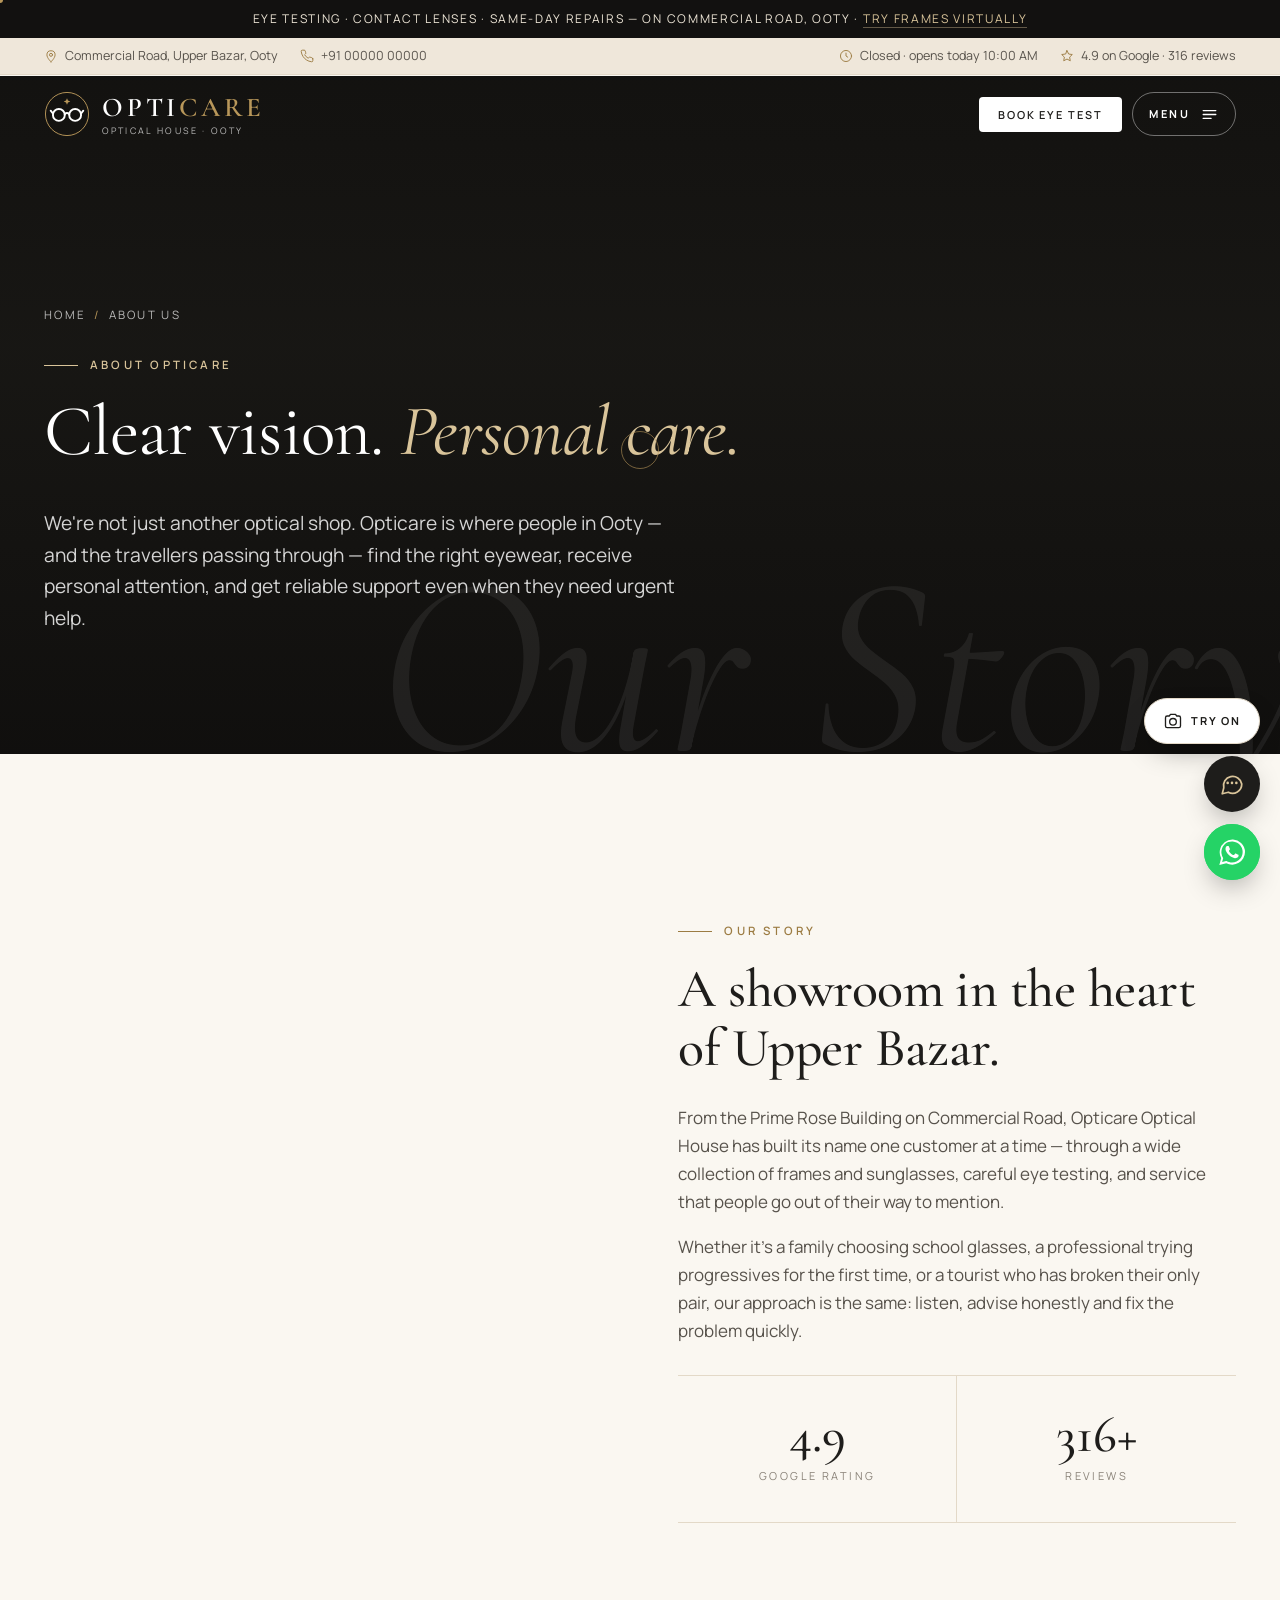
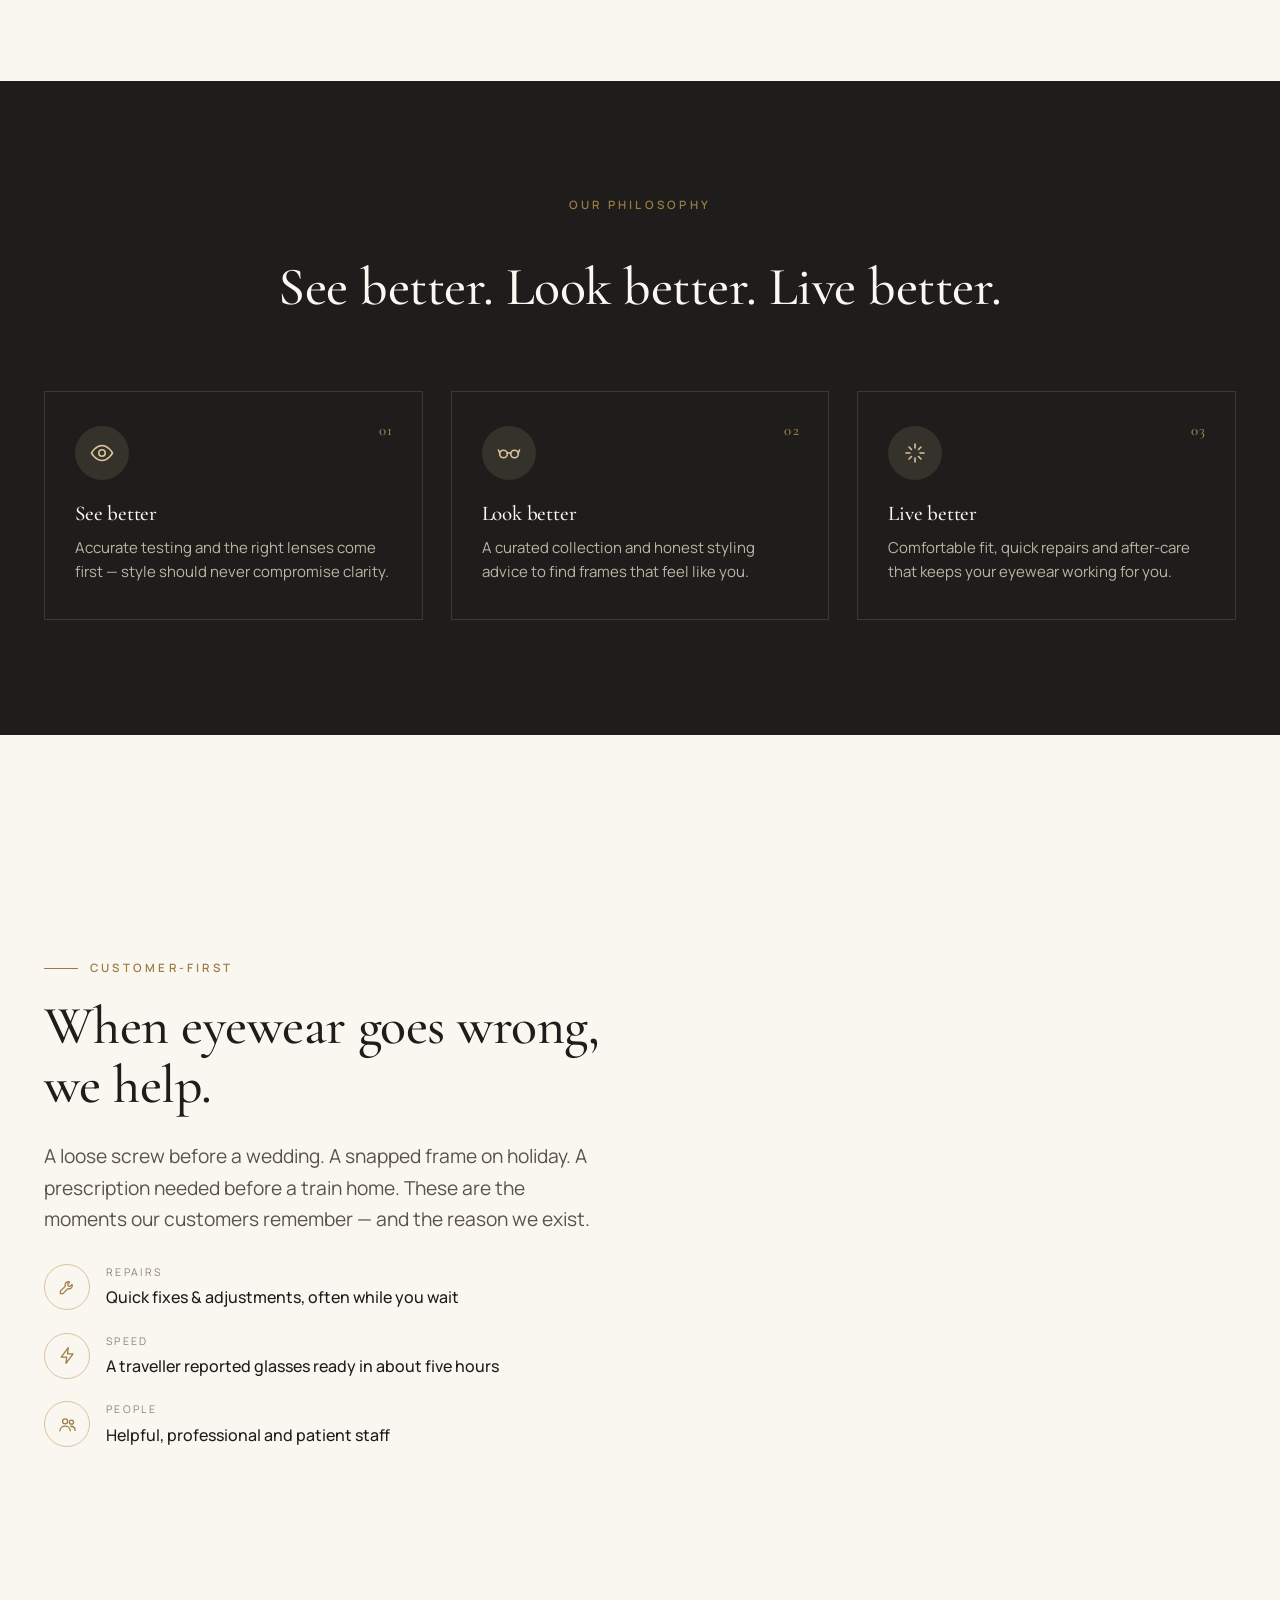
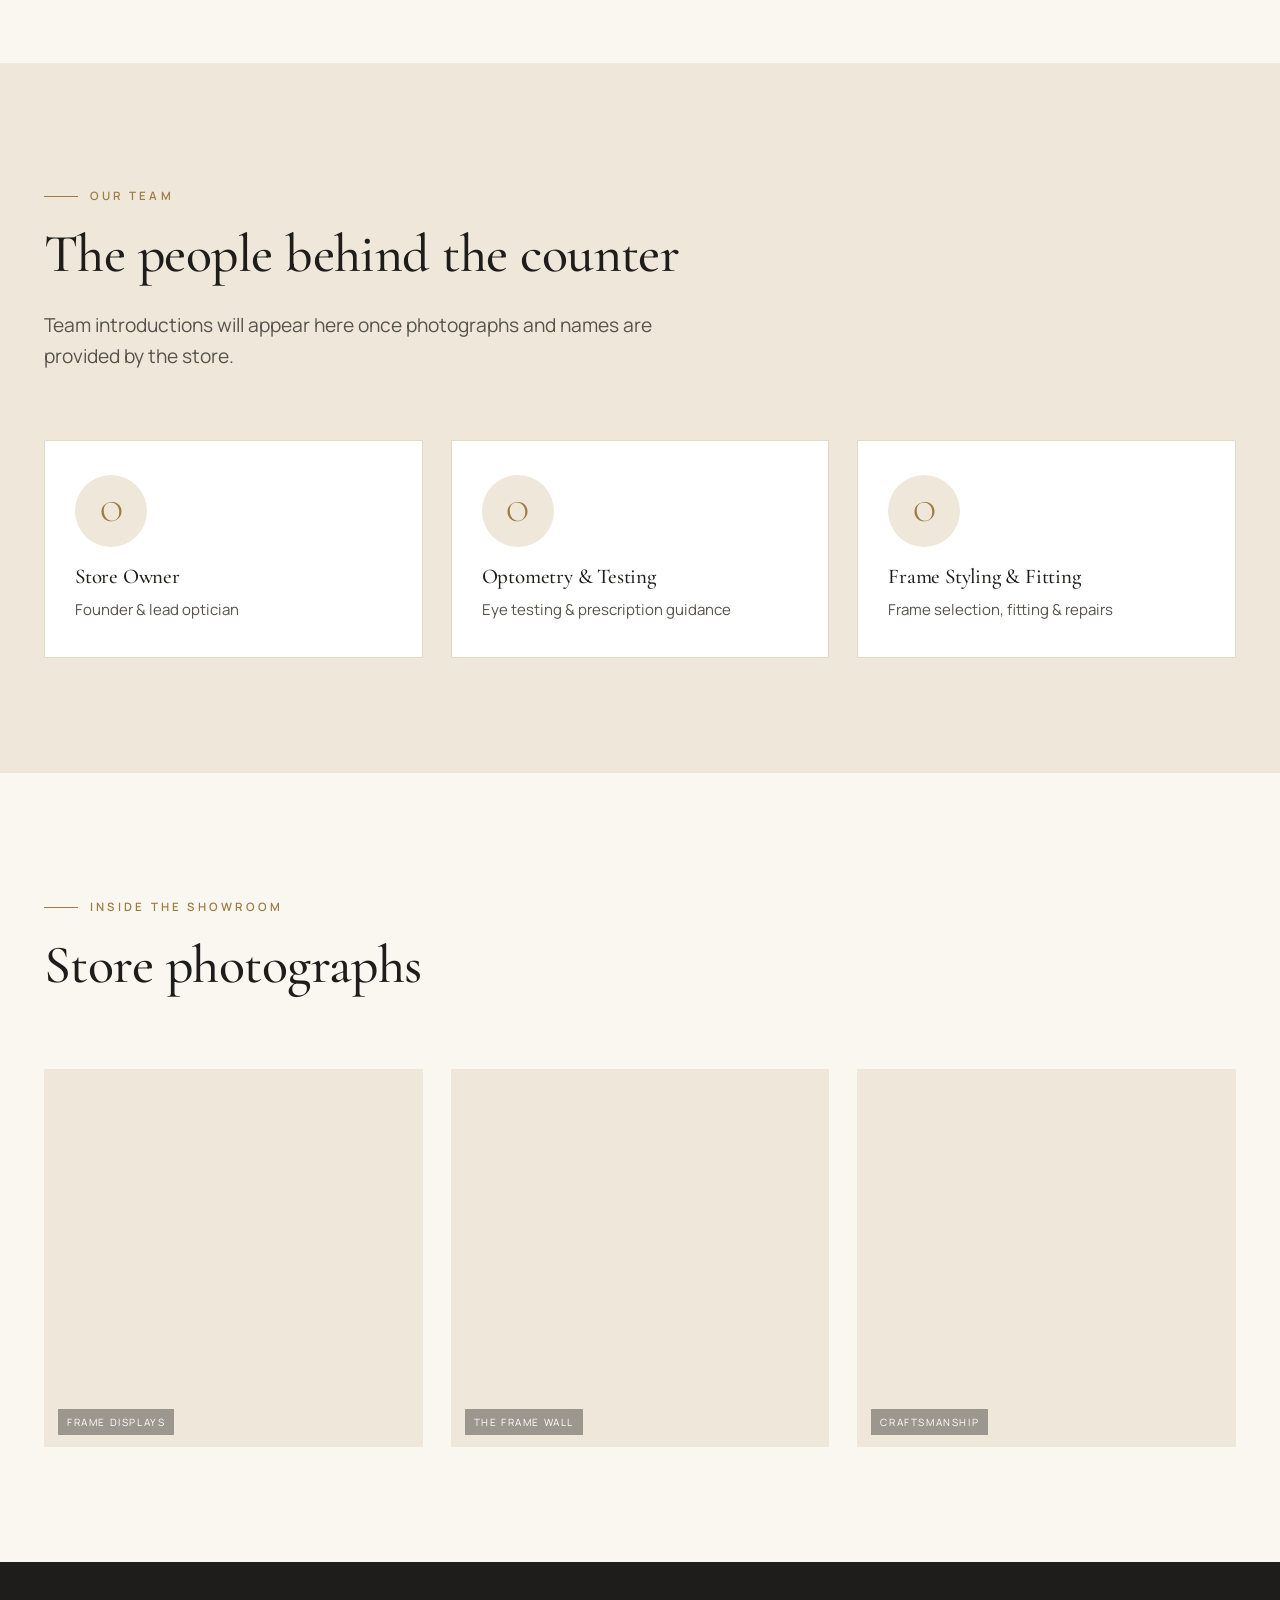
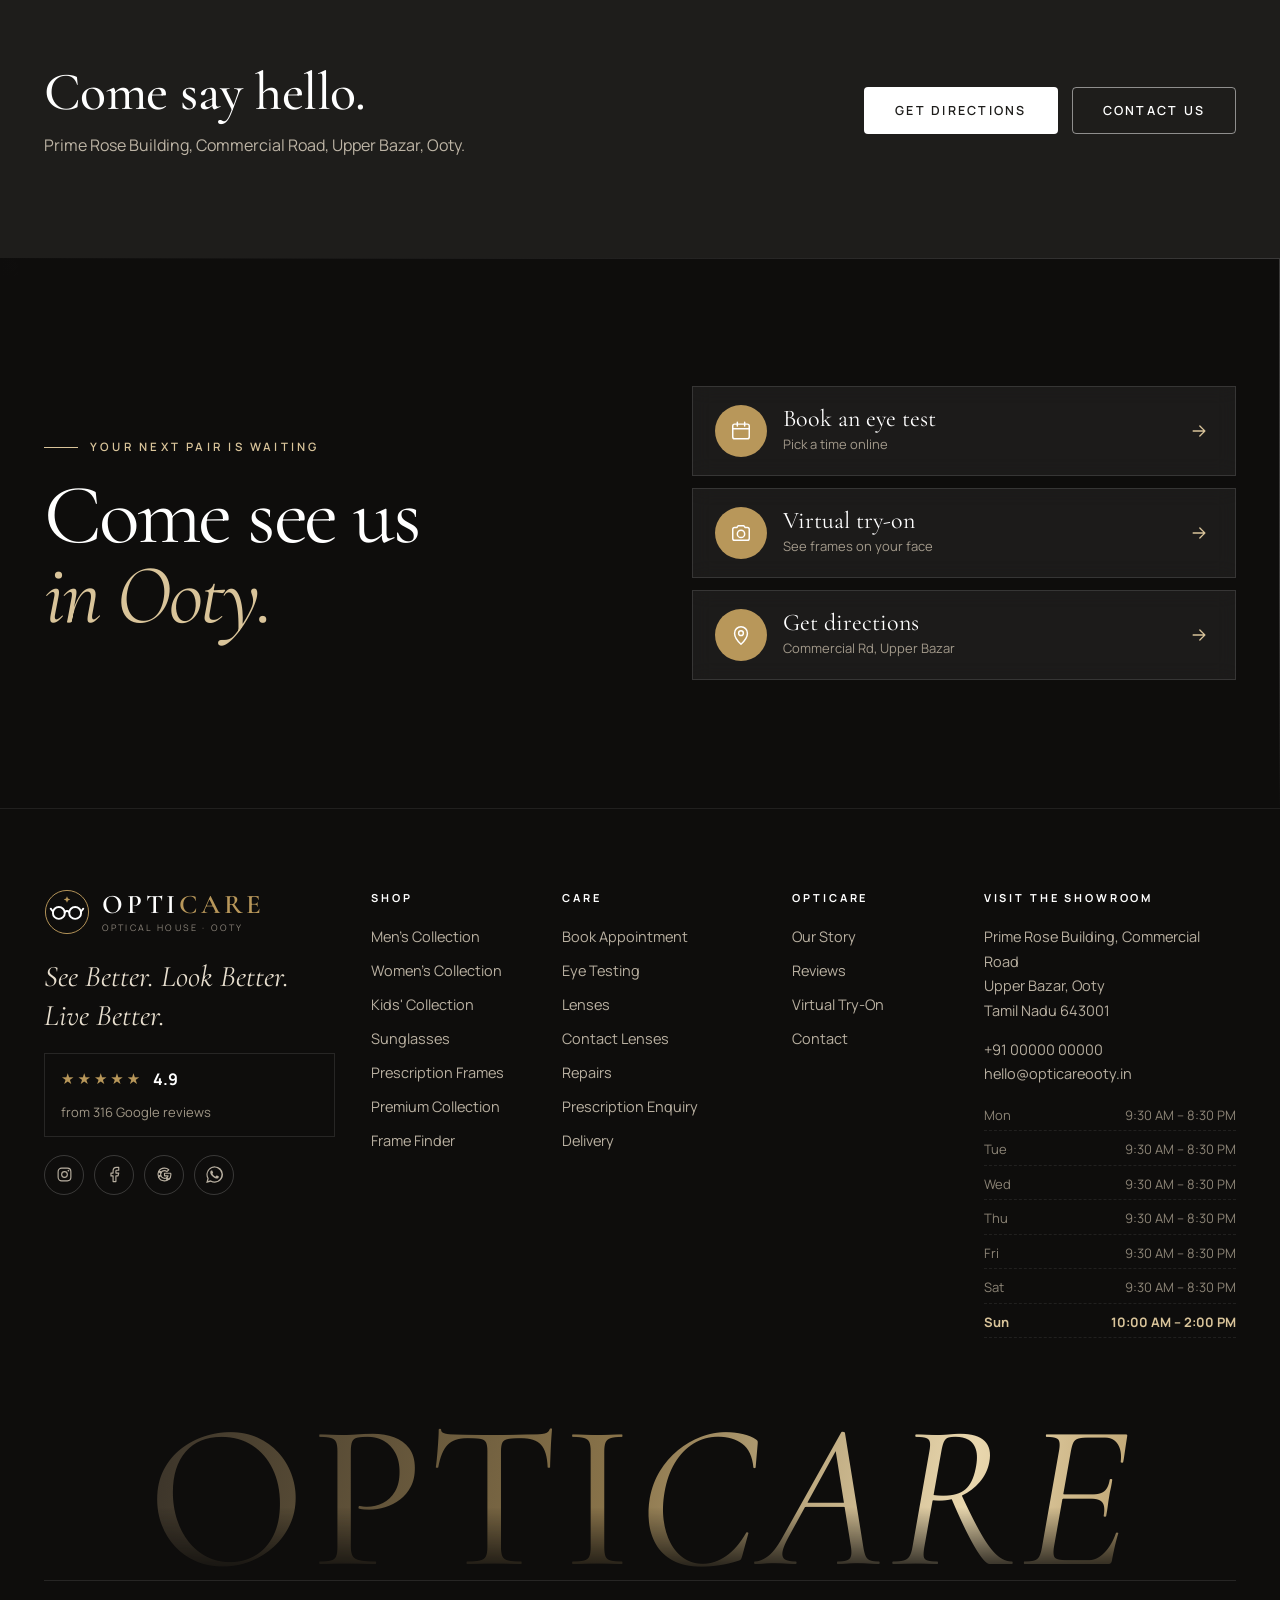
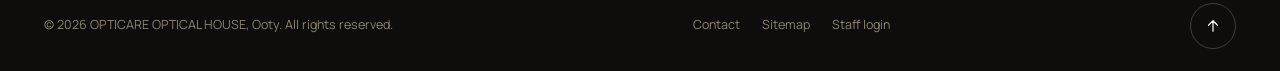
==== about.html @ bfa13536 "Initial commit: Opticare Optical House website Co-Authored-By: Claude Opus 5.5 <noreply@anthropic.co" ====
<!doctype html>
<html lang="en">
<head>
<meta charset="utf-8">
<meta name="viewport" content="width=device-width, initial-scale=1">
<title>About Opticare Optical House – Optical Shop on Commercial Road, Ooty</title>
<meta name="description" content="Opticare Optical House is a customer-first optical store on Commercial Road, Upper Bazar, Ooty — known for a wide frame collection, helpful staff, quick repairs and fast prescription glasses.">
<meta property="og:title" content="About – Opticare Optical House, Ooty">
<meta property="og:image" content="assets/img/og-image.svg">
<meta name="theme-color" content="#FAF7F1">
<link rel="icon" href="assets/img/favicon.svg" type="image/svg+xml">
<link rel="preconnect" href="https://fonts.googleapis.com"><link rel="preconnect" href="https://fonts.gstatic.com" crossorigin>
<link href="https://fonts.googleapis.com/css2?family=Cormorant+Garamond:ital,wght@0,400;0,500;0,600;1,400;1,500&family=Manrope:wght@400;500;600;700&display=swap" rel="stylesheet">
<link rel="stylesheet" href="assets/css/style.css">
<link rel="stylesheet" href="assets/css/luxe.css">
</head>
<body data-page="about">
<div id="chrome-top"></div>
<main id="main">
  <section class="page-hero" data-hero="wall">
    <span class="ghost-word">Our Story</span>
    <div class="container">
      <div class="crumbs"><a href="index.html">Home</a><span>/</span>About Us</div>
      <span class="eyebrow">About Opticare</span>
      <h1>Clear vision. <em class="gold" style="font-style:italic">Personal care.</em></h1>
      <p class="lead">We're not just another optical shop. Opticare is where people in Ooty — and the travellers passing through — find the right eyewear, receive personal attention, and get reliable support even when they need urgent help.</p>
    </div>
  </section>

  <section class="section">
    <div class="container split">
      <div class="art-panel img-reveal" data-art="wall"><span class="ph-note">Store photograph — to be replaced</span></div>
      <div>
        <span class="eyebrow reveal">Our story</span>
        <h2 class="reveal reveal-d1">A showroom in the heart of Upper Bazar.</h2>
        <!-- EDIT: add the store's founding year, founder and history here -->
        <p class="reveal reveal-d2" style="color:var(--ink-2);font-size:17px">From the Prime Rose Building on Commercial Road, Opticare Optical House has built its name one customer at a time — through a wide collection of frames and sunglasses, careful eye testing, and service that people go out of their way to mention.</p>
        <p class="reveal reveal-d3" style="color:var(--ink-2);font-size:17px">Whether it's a family choosing school glasses, a professional trying progressives for the first time, or a tourist who has broken their only pair, our approach is the same: listen, advise honestly and fix the problem quickly.</p>
        <div class="stats reveal" style="grid-template-columns:repeat(2,1fr);margin-top:30px">
          <div class="stat"><strong>4.9</strong><span>Google rating</span></div>
          <div class="stat"><strong>316+</strong><span>Reviews</span></div>
        </div>
      </div>
    </div>
  </section>

  <section class="section bg-dark">
    <div class="container">
      <div class="sec-head center"><span class="eyebrow no-line">Our philosophy</span><h2>See better. Look better. Live better.</h2></div>
      <div class="grid g3">
        <div class="feature reveal"><span class="f-num">01</span><div class="f-icon" data-icon="eye"></div><h4>See better</h4><p>Accurate testing and the right lenses come first — style should never compromise clarity.</p></div>
        <div class="feature reveal reveal-d1"><span class="f-num">02</span><div class="f-icon" data-icon="frame"></div><h4>Look better</h4><p>A curated collection and honest styling advice to find frames that feel like you.</p></div>
        <div class="feature reveal reveal-d2"><span class="f-num">03</span><div class="f-icon" data-icon="spark"></div><h4>Live better</h4><p>Comfortable fit, quick repairs and after-care that keeps your eyewear working for you.</p></div>
      </div>
    </div>
  </section>

  <section class="section">
    <div class="container split">
      <div>
        <span class="eyebrow reveal">Customer-first</span>
        <h2 class="reveal reveal-d1">When eyewear goes wrong, we help.</h2>
        <p class="lead reveal reveal-d2">A loose screw before a wedding. A snapped frame on holiday. A prescription needed before a train home. These are the moments our customers remember — and the reason we exist.</p>
        <ul class="info-list reveal reveal-d3" style="margin-top:28px">
          <li><span class="ii" data-icon="tool"></span><div><small>Repairs</small><b>Quick fixes & adjustments, often while you wait</b></div></li>
          <li><span class="ii" data-icon="bolt"></span><div><small>Speed</small><b>A traveller reported glasses ready in about five hours</b></div></li>
          <li><span class="ii" data-icon="users"></span><div><small>People</small><b>Helpful, professional and patient staff</b></div></li>
        </ul>
      </div>
      <div class="art-panel dark img-reveal" data-art="store"><span class="ph-note">Store photograph — to be replaced</span></div>
    </div>
  </section>

  <section class="section bg-beige">
    <div class="container">
      <div class="sec-head"><div><span class="eyebrow reveal">Our team</span><h2 class="reveal reveal-d1">The people behind the counter</h2><p class="lead reveal reveal-d2">Team introductions will appear here once photographs and names are provided by the store.</p></div></div>
      <div class="grid g3">
        <!-- EDIT: replace with real team members (photo, name, role) -->
        <div class="feature reveal"><div class="avatar" style="width:72px;height:72px;font-size:30px;margin-bottom:18px">O</div><h4>Store Owner</h4><p class="muted">Founder & lead optician</p></div>
        <div class="feature reveal reveal-d1"><div class="avatar" style="width:72px;height:72px;font-size:30px;margin-bottom:18px">O</div><h4>Optometry & Testing</h4><p class="muted">Eye testing & prescription guidance</p></div>
        <div class="feature reveal reveal-d2"><div class="avatar" style="width:72px;height:72px;font-size:30px;margin-bottom:18px">O</div><h4>Frame Styling & Fitting</h4><p class="muted">Frame selection, fitting & repairs</p></div>
      </div>
    </div>
  </section>

  <section class="section">
    <div class="container">
      <div class="sec-head"><div><span class="eyebrow reveal">Inside the showroom</span><h2 class="reveal reveal-d1">Store photographs</h2></div></div>
      <div class="grid g3 keep2">
        <div class="art-panel" style="aspect-ratio:1" data-art="rack"><span class="ph-note">Frame displays</span></div>
        <div class="art-panel dark" style="aspect-ratio:1" data-art="wallGold"><span class="ph-note">The frame wall</span></div>
        <div class="art-panel" style="aspect-ratio:1" data-art="detail2"><span class="ph-note">Craftsmanship</span></div>
      </div>
    </div>
  </section>

  <section class="cta-band"><div class="container"><div><h2>Come say hello.</h2><p>Prime Rose Building, Commercial Road, Upper Bazar, Ooty.</p></div><div class="btn-row"><a class="btn btn-light" data-dir>Get Directions</a><a class="btn btn-ghost-light" href="contact.html">Contact Us</a></div></div></section>
</main>
<div id="chrome-bottom"></div>
<script src="assets/js/data.js"></script>
<script src="assets/js/frames.js"></script>
<script src="assets/js/layout.js"></script>
<script src="assets/js/pages.js"></script>
</body>
</html>
---- assets/css/style.css ----
/* ==========================================================
   OPTICARE OPTICAL HOUSE — premium eyewear showroom theme
   Ivory · Charcoal · Champagne gold · Light beige
   ========================================================== */
:root {
  --ivory: #FAF7F1;
  --ivory-2: #F6F1E8;
  --beige: #EFE7DA;
  --beige-2: #E6DBC9;
  --charcoal: #1E1D1B;
  --ink: #2B2926;
  --ink-2: #57524B;
  --muted: #8A8379;
  --gold: #B8975A;
  --gold-deep: #9C7C43;
  --gold-soft: #D9C49A;
  --line: #E3D9C8;
  --white: #FFFFFF;
  --black: #121110;
  --green: #2F7D5B;
  --red: #B54A3A;
  --amber: #B7862C;
  --wa: #25D366;
  --serif: "Cormorant Garamond", "Playfair Display", Georgia, serif;
  --sans: "Manrope", "Inter", system-ui, -apple-system, "Segoe UI", sans-serif;
  --radius: 4px;
  --radius-lg: 14px;
  --shadow: 0 18px 50px -24px rgba(30, 29, 27, .28);
  --shadow-sm: 0 6px 24px -14px rgba(30, 29, 27, .3);
  --ease: cubic-bezier(.22, .8, .24, 1);
  --container: 1240px;
}

*, *::before, *::after { box-sizing: border-box; }
html { scroll-behavior: smooth; -webkit-text-size-adjust: 100%; }
body {
  margin: 0; background: var(--ivory); color: var(--ink);
  font-family: var(--sans); font-size: 16px; line-height: 1.65;
  -webkit-font-smoothing: antialiased; overflow-x: hidden;
}
img, svg, video, canvas { max-width: 100%; display: block; }
a { color: inherit; text-decoration: none; }
button { font: inherit; cursor: pointer; }
input, select, textarea { font: inherit; color: inherit; }
::selection { background: var(--gold-soft); color: var(--charcoal); }
:focus-visible { outline: 2px solid var(--gold); outline-offset: 3px; }

h1, h2, h3, h4 { font-family: var(--serif); font-weight: 500; color: var(--charcoal); line-height: 1.1; margin: 0 0 .5em; letter-spacing: -.01em; }
h1 { font-size: clamp(42px, 6.4vw, 92px); }
h2 { font-size: clamp(32px, 4.2vw, 56px); }
h3 { font-size: clamp(22px, 2.2vw, 30px); }
h4 { font-size: 21px; }
p { margin: 0 0 1em; }
.serif { font-family: var(--serif); }
.italic { font-style: italic; }
.muted { color: var(--muted); }
.gold { color: var(--gold-deep); }
.center { text-align: center; }
.hidden { display: none !important; }
.sr-only { position: absolute; width: 1px; height: 1px; overflow: hidden; clip: rect(0 0 0 0); white-space: nowrap; }

.container { width: 100%; max-width: var(--container); margin: 0 auto; padding: 0 24px; }
.section { padding: clamp(64px, 9vw, 120px) 0; }
.section-sm { padding: clamp(40px, 6vw, 72px) 0; }
.bg-beige { background: var(--beige); }
.bg-ivory2 { background: var(--ivory-2); }
.bg-dark { background: var(--charcoal); color: #E9E3D8; }
.bg-dark h1, .bg-dark h2, .bg-dark h3, .bg-dark h4 { color: #FBF8F2; }

.eyebrow {
  display: inline-flex; align-items: center; gap: 12px;
  font-size: 11.5px; letter-spacing: .28em; text-transform: uppercase;
  color: var(--gold-deep); font-weight: 600; margin-bottom: 18px;
}
.eyebrow::before { content: ""; width: 34px; height: 1px; background: currentColor; }
.eyebrow.no-line::before { display: none; }
.lead { font-size: clamp(17px, 1.5vw, 20px); color: var(--ink-2); max-width: 640px; }
.sec-head { display: flex; justify-content: space-between; align-items: flex-end; gap: 24px; margin-bottom: 48px; flex-wrap: wrap; }
.sec-head > div { max-width: 680px; }
.sec-head.center { flex-direction: column; align-items: center; text-align: center; }
.sec-head.center .lead { margin: 0 auto; }
.divider { height: 1px; background: var(--line); border: 0; margin: 32px 0; }

/* ---------- Buttons ---------- */
.btn {
  display: inline-flex; align-items: center; justify-content: center; gap: 10px;
  padding: 15px 30px; border-radius: var(--radius); border: 1px solid transparent;
  font-size: 12.5px; font-weight: 600; letter-spacing: .18em; text-transform: uppercase;
  transition: background .35s var(--ease), color .35s var(--ease), border-color .35s var(--ease), transform .35s var(--ease), box-shadow .35s var(--ease);
  white-space: nowrap; line-height: 1.2;
}
.btn svg { width: 17px; height: 17px; flex: none; }
.btn-dark { background: var(--black); color: #fff; }
.btn-dark:hover { background: var(--gold-deep); transform: translateY(-2px); box-shadow: var(--shadow-sm); }
.btn-outline { border-color: var(--charcoal); color: var(--charcoal); background: transparent; }
.btn-outline:hover { background: var(--charcoal); color: #fff; }
.btn-light { background: #fff; color: var(--charcoal); }
.btn-light:hover { background: var(--gold-soft); }
.btn-gold { background: var(--gold); color: #fff; }
.btn-gold:hover { background: var(--gold-deep); transform: translateY(-2px); }
.btn-ghost-light { border-color: rgba(255,255,255,.5); color: #fff; }
.btn-ghost-light:hover { background: #fff; color: var(--charcoal); }
.btn-wa { background: var(--wa); color: #0B3B1E; }
.btn-wa:hover { background: #1EBE5A; transform: translateY(-2px); }
.btn-sm { padding: 10px 18px; font-size: 11px; }
.btn-block { width: 100%; }
.btn[disabled] { opacity: .45; pointer-events: none; }
.link-arrow { display: inline-flex; align-items: center; gap: 10px; font-size: 12px; letter-spacing: .2em; text-transform: uppercase; font-weight: 600; color: var(--charcoal); border-bottom: 1px solid var(--charcoal); padding-bottom: 4px; transition: gap .3s var(--ease), color .3s; }
.link-arrow:hover { gap: 16px; color: var(--gold-deep); border-color: var(--gold-deep); }
.link-arrow svg { width: 15px; height: 15px; }
.btn-row { display: flex; flex-wrap: wrap; gap: 14px; }

/* ---------- Top bar & header ---------- */
.announce { background: var(--black); color: #EDE5D6; text-align: center; font-size: 12px; letter-spacing: .14em; text-transform: uppercase; padding: 9px 16px; }
.announce a { color: var(--gold-soft); border-bottom: 1px solid rgba(217,196,154,.4); }
.topbar { background: var(--beige); font-size: 12.5px; color: var(--ink-2); border-bottom: 1px solid var(--line); }
.topbar .container { display: flex; justify-content: space-between; gap: 18px; padding-top: 8px; padding-bottom: 8px; }
.topbar .tb-group { display: flex; gap: 22px; align-items: center; flex-wrap: wrap; }
.topbar a, .topbar span { display: inline-flex; gap: 7px; align-items: center; }
.topbar svg { width: 14px; height: 14px; color: var(--gold-deep); }
.topbar a:hover { color: var(--charcoal); }

.site-header { position: sticky; top: 0; z-index: 60; background: rgba(250, 247, 241, .92); backdrop-filter: saturate(1.4) blur(14px); -webkit-backdrop-filter: saturate(1.4) blur(14px); border-bottom: 1px solid transparent; transition: border-color .3s, box-shadow .3s; }
.site-header.scrolled { border-color: var(--line); box-shadow: 0 10px 30px -26px rgba(0,0,0,.5); }
.nav { display: flex; align-items: center; justify-content: space-between; gap: 24px; height: 78px; }
.brand { display: flex; align-items: center; gap: 12px; }
.brand-mark { width: 46px; height: 46px; color: var(--charcoal); }
.brand-text { display: flex; flex-direction: column; line-height: 1; }
.brand-name { font-family: var(--serif); font-size: 27px; font-weight: 600; letter-spacing: .14em; color: var(--charcoal); }
.brand-name b { color: var(--gold); font-weight: 600; }
.brand-sub { font-size: 9.5px; letter-spacing: .38em; text-transform: uppercase; color: var(--muted); margin-top: 5px; }
.nav-links { display: flex; align-items: center; gap: 4px; list-style: none; margin: 0; padding: 0; }
.nav-links > li { position: relative; }
.nav-links > li > a, .nav-links > li > button {
  display: inline-flex; align-items: center; gap: 6px; padding: 10px 13px; background: none; border: 0;
  font-size: 12px; letter-spacing: .16em; text-transform: uppercase; font-weight: 600; color: var(--ink);
  position: relative;
}
.nav-links > li > a::after, .nav-links > li > button::after { content: ""; position: absolute; left: 13px; right: 13px; bottom: 4px; height: 1px; background: var(--gold); transform: scaleX(0); transform-origin: left; transition: transform .35s var(--ease); }
.nav-links > li > a:hover::after, .nav-links > li > a.active::after, .nav-links > li > button:hover::after, .nav-links > li.open > button::after { transform: scaleX(1); }
.nav-links svg { width: 12px; height: 12px; }
.mega {
  position: absolute; top: calc(100% + 14px); left: 50%; transform: translate(-50%, 8px);
  width: min(760px, 92vw); background: var(--ivory); border: 1px solid var(--line); box-shadow: var(--shadow);
  padding: 28px; display: grid; grid-template-columns: 1fr 1fr 1.1fr; gap: 24px;
  opacity: 0; visibility: hidden; transition: opacity .3s var(--ease), transform .3s var(--ease), visibility .3s;
}
.nav-links > li.open .mega, .nav-links > li:hover .mega { opacity: 1; visibility: visible; transform: translate(-50%, 0); }
.nav-links > li:hover::before { content: ""; position: absolute; left: 0; right: 0; top: 100%; height: 16px; }
.mega h5 { font-size: 10.5px; letter-spacing: .26em; text-transform: uppercase; color: var(--gold-deep); margin: 0 0 10px; font-family: var(--sans); font-weight: 700; }
.mega a { display: block; padding: 6px 0; font-size: 14.5px; color: var(--ink-2); transition: color .2s, padding .3s var(--ease); }
.mega a:hover { color: var(--charcoal); padding-left: 6px; }
.mega-feature { background: var(--charcoal); color: #EDE5D6; padding: 22px; display: flex; flex-direction: column; justify-content: space-between; }
.mega-feature h4 { color: #fff; font-size: 24px; }
.mega-feature p { font-size: 13.5px; color: #C9C0B1; }
.mega-feature a { color: var(--gold-soft); font-size: 12px; letter-spacing: .2em; text-transform: uppercase; font-weight: 600; }
.nav-cta { display: flex; align-items: center; gap: 10px; }
.icon-btn { width: 44px; height: 44px; display: inline-grid; place-items: center; border: 1px solid var(--line); background: transparent; border-radius: 50%; color: var(--charcoal); transition: background .3s, border-color .3s; }
.icon-btn:hover { background: var(--beige); border-color: var(--gold-soft); }
.icon-btn svg { width: 19px; height: 19px; }
.menu-btn { display: none; }
.menu-label { font-size: 11px; letter-spacing: .22em; font-weight: 700; }

/* Mobile drawer */
.drawer-bg { position: fixed; inset: 0; background: rgba(18,17,16,.45); z-index: 90; opacity: 0; visibility: hidden; transition: .35s; }
.drawer { position: fixed; top: 0; right: 0; bottom: 0; width: min(420px, 100%); background: var(--ivory); z-index: 91; transform: translateX(100%); transition: transform .45s var(--ease); display: flex; flex-direction: column; overflow-y: auto; }
body.drawer-open .drawer { transform: none; }
body.drawer-open .drawer-bg { opacity: 1; visibility: visible; }
body.drawer-open { overflow: hidden; }
.drawer-head { display: flex; align-items: center; justify-content: space-between; padding: 18px 22px; border-bottom: 1px solid var(--line); }
.drawer nav { padding: 12px 22px 24px; }
.drawer nav a { display: flex; justify-content: space-between; align-items: center; padding: 15px 0; border-bottom: 1px solid var(--line); font-family: var(--serif); font-size: 25px; color: var(--charcoal); }
.drawer nav a small { font-family: var(--sans); font-size: 11px; color: var(--muted); letter-spacing: .2em; }
.drawer nav .sub { padding-left: 14px; }
.drawer nav .sub a { font-size: 18px; padding: 10px 0; color: var(--ink-2); }
.drawer-foot { margin-top: auto; padding: 22px; background: var(--beige); display: grid; gap: 10px; }

/* ---------- Hero ---------- */
.hero { position: relative; min-height: min(92vh, 860px); display: flex; align-items: center; overflow: hidden; background: radial-gradient(120% 90% at 78% 30%, #F4ECDD 0%, var(--ivory) 52%, #F2EBDF 100%); }
.hero-layers { position: absolute; inset: 0; pointer-events: none; }
.hero-layers .hills { position: absolute; left: -5%; right: -5%; bottom: -2px; width: 110%; }
.hero-sun { position: absolute; right: 14%; top: 14%; width: 420px; height: 420px; border-radius: 50%; background: radial-gradient(circle, rgba(217,196,154,.55), rgba(217,196,154,0) 68%); filter: blur(4px); }
.hero .container { position: relative; z-index: 2; display: grid; grid-template-columns: 1.05fr 1fr; gap: 40px; align-items: center; padding-top: 60px; padding-bottom: 120px; }
.hero h1 { margin-bottom: 26px; }
.hero h1 em { font-style: italic; color: var(--gold-deep); }
.hero .lead { margin-bottom: 36px; }
.hero-meta { display: flex; gap: 28px; margin-top: 46px; flex-wrap: wrap; }
.hero-meta div { border-left: 1px solid var(--gold-soft); padding-left: 14px; }
.hero-meta strong { display: block; font-family: var(--serif); font-size: 30px; font-weight: 500; color: var(--charcoal); line-height: 1; }
.hero-meta span { font-size: 11px; letter-spacing: .2em; text-transform: uppercase; color: var(--muted); }
.hero-visual { position: relative; aspect-ratio: 1 / 1; max-width: 560px; justify-self: end; width: 100%; }
.hero-frame-card { position: absolute; inset: 6% 0 6% 6%; background: linear-gradient(160deg, #fff 0%, #F3EBDD 100%); border: 1px solid var(--line); box-shadow: var(--shadow); display: grid; place-items: center; overflow: hidden; }
.hero-frame-card::before { content: ""; position: absolute; inset: 18px; border: 1px solid rgba(184,151,90,.35); }
.hero-frame-card .glasses { width: 82%; filter: drop-shadow(0 30px 24px rgba(30,29,27,.22)); animation: floaty 7s ease-in-out infinite; }
.hero-frame-card .caption { position: absolute; bottom: 34px; left: 0; right: 0; text-align: center; font-size: 11px; letter-spacing: .3em; text-transform: uppercase; color: var(--muted); }
.hero-frame-card .caption b { display: block; font-family: var(--serif); font-size: 26px; letter-spacing: .02em; text-transform: none; color: var(--charcoal); font-weight: 500; margin-bottom: 4px; }
.hero-badge { position: absolute; left: -6%; bottom: -2%; background: var(--charcoal); color: #fff; padding: 18px 22px; box-shadow: var(--shadow); display: flex; gap: 14px; align-items: center; z-index: 3; }
.hero-badge strong { font-family: var(--serif); font-size: 38px; font-weight: 500; line-height: 1; color: var(--gold-soft); }
.hero-badge span { font-size: 11px; letter-spacing: .14em; text-transform: uppercase; line-height: 1.5; color: #CFC6B6; }
.hero-tag { position: absolute; right: -2%; top: 8%; background: #fff; border: 1px solid var(--line); padding: 12px 18px; font-size: 11.5px; letter-spacing: .16em; text-transform: uppercase; display: flex; gap: 10px; align-items: center; box-shadow: var(--shadow-sm); z-index: 3; }
.hero-tag i { width: 8px; height: 8px; border-radius: 50%; background: var(--green); box-shadow: 0 0 0 4px rgba(47,125,91,.15); }
.scroll-cue { position: absolute; left: 50%; bottom: 26px; transform: translateX(-50%); z-index: 3; font-size: 10px; letter-spacing: .3em; text-transform: uppercase; color: var(--muted); display: flex; flex-direction: column; align-items: center; gap: 8px; }
.scroll-cue::after { content: ""; width: 1px; height: 38px; background: linear-gradient(var(--gold), transparent); animation: cue 2.2s ease-in-out infinite; }
@keyframes cue { 0% { transform: scaleY(0); transform-origin: top; } 50% { transform: scaleY(1); transform-origin: top; } 51% { transform-origin: bottom; } 100% { transform: scaleY(0); transform-origin: bottom; } }
@keyframes floaty { 0%, 100% { transform: translateY(0) rotate(-1.5deg); } 50% { transform: translateY(-14px) rotate(1deg); } }

/* Marquee strip */
.strip { background: var(--charcoal); color: #E8DFCF; overflow: hidden; padding: 18px 0; }
.strip-track { display: flex; gap: 56px; width: max-content; animation: marquee 38s linear infinite; }
.strip span { font-family: var(--serif); font-size: 22px; font-style: italic; display: inline-flex; align-items: center; gap: 56px; white-space: nowrap; }
.strip span::after { content: "✦"; font-style: normal; font-size: 13px; color: var(--gold); }
@keyframes marquee { to { transform: translateX(-50%); } }

/* Page hero (inner pages) */
.page-hero { position: relative; padding: clamp(70px, 10vw, 130px) 0 clamp(50px, 7vw, 90px); background: linear-gradient(180deg, var(--beige) 0%, var(--ivory) 100%); overflow: hidden; }
.page-hero .container { position: relative; z-index: 2; }
.page-hero h1 { font-size: clamp(40px, 5.6vw, 78px); max-width: 900px; }
.page-hero .ghost-word { position: absolute; right: -2%; bottom: -6%; font-family: var(--serif); font-size: clamp(120px, 20vw, 300px); color: rgba(184,151,90,.09); font-style: italic; line-height: 1; pointer-events: none; white-space: nowrap; }
.crumbs { font-size: 11.5px; letter-spacing: .2em; text-transform: uppercase; color: var(--muted); margin-bottom: 22px; }
.crumbs a:hover { color: var(--charcoal); }
.crumbs span { margin: 0 8px; color: var(--gold); }

/* ---------- Grids & cards ---------- */
.grid { display: grid; gap: 28px; }
.g2 { grid-template-columns: repeat(2, 1fr); }
.g3 { grid-template-columns: repeat(3, 1fr); }
.g4 { grid-template-columns: repeat(4, 1fr); }
.split { display: grid; grid-template-columns: 1fr 1fr; gap: clamp(36px, 6vw, 90px); align-items: center; }
.split.wide-left { grid-template-columns: 1.2fr 1fr; }

.cat-card { position: relative; display: block; aspect-ratio: 3 / 4; overflow: hidden; background: var(--beige); isolation: isolate; }
.cat-card .cat-art { position: absolute; inset: 0; display: grid; place-items: center; transition: transform 1s var(--ease); }
.cat-card .cat-art svg { width: 78%; filter: drop-shadow(0 20px 18px rgba(30,29,27,.2)); }
.cat-card:hover .cat-art { transform: scale(1.07); }
.cat-card::after { content: ""; position: absolute; inset: 0; background: linear-gradient(180deg, transparent 45%, rgba(18,17,16,.62) 100%); z-index: 1; }
.cat-card .cat-info { position: absolute; left: 24px; right: 24px; bottom: 22px; z-index: 2; color: #fff; display: flex; justify-content: space-between; align-items: flex-end; }
.cat-card h3 { color: #fff; margin: 0; font-size: 28px; }
.cat-card small { display: block; font-size: 10.5px; letter-spacing: .26em; text-transform: uppercase; color: var(--gold-soft); margin-bottom: 6px; }
.cat-card .cat-go { width: 42px; height: 42px; border: 1px solid rgba(255,255,255,.55); border-radius: 50%; display: grid; place-items: center; transition: background .3s, color .3s; }
.cat-card .cat-go svg { width: 16px; height: 16px; }
.cat-card:hover .cat-go { background: #fff; color: var(--charcoal); }

.product-card { position: relative; background: #fff; border: 1px solid var(--line); display: flex; flex-direction: column; transition: box-shadow .4s var(--ease), transform .4s var(--ease), border-color .4s; }
.product-card:hover { box-shadow: var(--shadow); transform: translateY(-4px); border-color: var(--gold-soft); }
.product-card .p-media { position: relative; aspect-ratio: 4 / 3; background: linear-gradient(160deg, #FFFFFF 0%, var(--ivory-2) 100%); display: grid; place-items: center; overflow: hidden; }
.product-card .p-media svg, .product-card .p-media img { width: 80%; transition: transform .8s var(--ease); }
.product-card .p-media img { height: 80%; object-fit: contain; }
.product-card:hover .p-media svg, .product-card:hover .p-media img { transform: scale(1.06) rotate(-1deg); }
.p-badge { position: absolute; top: 14px; left: 14px; background: var(--charcoal); color: #fff; font-size: 10px; letter-spacing: .18em; text-transform: uppercase; padding: 5px 10px; z-index: 2; }
.p-badge.gold { background: var(--gold); }
.p-body { padding: 18px 20px 20px; display: flex; flex-direction: column; flex: 1; }
.p-cat { font-size: 10.5px; letter-spacing: .22em; text-transform: uppercase; color: var(--muted); }
.p-name { font-family: var(--serif); font-size: 24px; color: var(--charcoal); margin: 4px 0 6px; line-height: 1.15; }
.p-meta { font-size: 13px; color: var(--ink-2); display: flex; gap: 8px; align-items: center; flex-wrap: wrap; }
.swatch { width: 13px; height: 13px; border-radius: 50%; border: 1px solid rgba(0,0,0,.15); display: inline-block; }
.p-foot { display: flex; justify-content: space-between; align-items: center; gap: 10px; margin-top: auto; padding-top: 16px; }
.p-price { font-weight: 700; font-size: 15px; color: var(--charcoal); }
.p-price small { font-weight: 500; color: var(--muted); font-size: 11px; display: block; letter-spacing: .08em; }
.p-actions { display: flex; gap: 8px; }
.p-actions a, .p-actions button { width: 38px; height: 38px; border-radius: 50%; display: grid; place-items: center; border: 1px solid var(--line); background: #fff; color: var(--charcoal); transition: .3s; }
.p-actions a:hover, .p-actions button:hover { background: var(--charcoal); color: #fff; border-color: var(--charcoal); }
.p-actions .wa:hover { background: var(--wa); border-color: var(--wa); color: #0B3B1E; }
.p-actions svg { width: 17px; height: 17px; }
.p-link { position: absolute; inset: 0; z-index: 1; }
.p-actions { position: relative; z-index: 2; }

.feature { padding: 34px 30px; border: 1px solid var(--line); background: #fff; transition: border-color .3s, transform .4s var(--ease), box-shadow .4s; position: relative; }
.feature:hover { border-color: var(--gold-soft); transform: translateY(-4px); box-shadow: var(--shadow-sm); }
.feature .f-icon { width: 54px; height: 54px; border-radius: 50%; background: var(--beige); color: var(--gold-deep); display: grid; place-items: center; margin-bottom: 22px; }
.feature .f-icon svg { width: 24px; height: 24px; }
.feature h4 { margin-bottom: 10px; }
.feature p { color: var(--ink-2); font-size: 15px; margin: 0; }
.feature .f-num { position: absolute; top: 26px; right: 28px; font-family: var(--serif); font-size: 15px; color: var(--gold); letter-spacing: .1em; }
.bg-dark .feature { background: transparent; border-color: rgba(255,255,255,.12); }
.bg-dark .feature p { color: #BDB4A5; }
.bg-dark .feature .f-icon { background: rgba(217,196,154,.12); color: var(--gold-soft); }

.art-panel { position: relative; aspect-ratio: 4 / 5; background: linear-gradient(165deg, #F7F1E6, #E8DCC6); overflow: hidden; display: grid; place-items: center; }
.art-panel.dark { background: linear-gradient(165deg, #2A2825, #151412); }
.art-panel .ph-note { position: absolute; left: 18px; bottom: 16px; font-size: 10.5px; letter-spacing: .18em; text-transform: uppercase; color: var(--muted); background: rgba(255,255,255,.7); padding: 6px 10px; }
.art-panel.dark .ph-note { background: rgba(0,0,0,.35); color: #BDB4A5; }

/* Stats */
.stats { display: grid; grid-template-columns: repeat(4, 1fr); border-top: 1px solid var(--line); border-bottom: 1px solid var(--line); }
.stat { padding: 34px 20px; text-align: center; border-right: 1px solid var(--line); }
.stat:last-child { border-right: 0; }
.stat strong { display: block; font-family: var(--serif); font-size: clamp(38px, 4vw, 58px); font-weight: 500; color: var(--charcoal); line-height: 1; }
.stat span { font-size: 11px; letter-spacing: .22em; text-transform: uppercase; color: var(--muted); }
.bg-dark .stats, .bg-dark .stat { border-color: rgba(255,255,255,.12); }
.bg-dark .stat strong { color: var(--gold-soft); }

/* Reviews */
.review-card { background: #fff; border: 1px solid var(--line); padding: 34px 30px; display: flex; flex-direction: column; gap: 16px; height: 100%; }
.review-card .quote { font-family: var(--serif); font-size: 23px; line-height: 1.35; color: var(--charcoal); }
.review-card .quote::before { content: "“"; display: block; font-size: 64px; line-height: .6; color: var(--gold); margin-bottom: 8px; }
.review-card .who { margin-top: auto; display: flex; align-items: center; gap: 12px; font-size: 13px; color: var(--muted); }
.review-card .who b { color: var(--charcoal); display: block; font-size: 14px; }
.avatar { width: 42px; height: 42px; border-radius: 50%; background: var(--beige); color: var(--gold-deep); display: grid; place-items: center; font-family: var(--serif); font-size: 20px; flex: none; }
.stars { color: var(--gold); letter-spacing: 3px; font-size: 15px; }
.rating-big { display: flex; align-items: center; gap: 22px; }
.rating-big strong { font-family: var(--serif); font-size: clamp(70px, 9vw, 120px); font-weight: 500; line-height: .9; color: var(--charcoal); }
.theme-pill { display: inline-flex; align-items: center; gap: 8px; padding: 9px 16px; border: 1px solid var(--line); background: #fff; border-radius: 40px; font-size: 13.5px; color: var(--ink-2); }
.theme-pill svg { width: 15px; height: 15px; color: var(--gold-deep); }

/* Process steps */
.steps { counter-reset: step; display: grid; grid-template-columns: repeat(4, 1fr); gap: 0; border-top: 1px solid var(--line); }
.step { padding: 30px 26px 10px 0; position: relative; }
.step::before { counter-increment: step; content: "0" counter(step); font-family: var(--serif); font-size: 46px; color: var(--gold); display: block; line-height: 1; margin-bottom: 14px; }
.step::after { content: ""; position: absolute; top: -4px; left: 0; width: 7px; height: 7px; border-radius: 50%; background: var(--gold); }
.step h4 { font-size: 22px; }
.step p { color: var(--ink-2); font-size: 14.5px; }

/* Lens cards */
.lens-card { background: #fff; border: 1px solid var(--line); padding: 30px; display: flex; flex-direction: column; gap: 10px; transition: .4s var(--ease); }
.lens-card:hover { border-color: var(--gold-soft); box-shadow: var(--shadow-sm); }
.lens-card .lens-vis { height: 120px; display: grid; place-items: center; margin-bottom: 8px; }
.lens-card ul { margin: 4px 0 0; padding: 0; list-style: none; display: grid; gap: 6px; }
.lens-card li { font-size: 14px; color: var(--ink-2); padding-left: 20px; position: relative; }
.lens-card li::before { content: ""; position: absolute; left: 0; top: 10px; width: 10px; height: 1px; background: var(--gold); }
.tag { display: inline-block; font-size: 10.5px; letter-spacing: .18em; text-transform: uppercase; padding: 5px 10px; background: var(--beige); color: var(--gold-deep); font-weight: 600; }

/* Forms */
.form-card { background: #fff; border: 1px solid var(--line); padding: clamp(24px, 4vw, 44px); }
.form-grid { display: grid; grid-template-columns: 1fr 1fr; gap: 18px; }
.form-grid .full { grid-column: 1 / -1; }
.field { display: flex; flex-direction: column; gap: 7px; }
.field > span { font-size: 11px; letter-spacing: .2em; text-transform: uppercase; font-weight: 600; color: var(--ink-2); }
.field input, .field select, .field textarea {
  width: 100%; padding: 14px 15px; border: 1px solid var(--line); background: var(--ivory); border-radius: var(--radius);
  font-size: 15px; transition: border-color .25s, background .25s, box-shadow .25s;
}
.field textarea { min-height: 110px; resize: vertical; }
.field input:focus, .field select:focus, .field textarea:focus { outline: none; border-color: var(--gold); background: #fff; box-shadow: 0 0 0 3px rgba(184,151,90,.15); }
.field .hint { font-size: 12.5px; color: var(--muted); }
.check { display: flex; gap: 10px; align-items: flex-start; font-size: 13.5px; color: var(--ink-2); }
.check input { margin-top: 4px; accent-color: var(--gold-deep); width: 16px; height: 16px; flex: none; }
.form-msg { margin-top: 16px; padding: 14px 16px; font-size: 14px; border-left: 3px solid; }
.form-msg.ok { background: #EEF6F1; border-color: var(--green); color: #1F5A40; }
.form-msg.err { background: #FBEFEC; border-color: var(--red); color: #8A3326; }
.form-tabs { display: flex; gap: 6px; flex-wrap: wrap; margin-bottom: 26px; }
.form-tabs button { padding: 11px 18px; border: 1px solid var(--line); background: transparent; font-size: 11.5px; letter-spacing: .16em; text-transform: uppercase; font-weight: 600; color: var(--ink-2); transition: .3s; }
.form-tabs button.active, .form-tabs button:hover { background: var(--charcoal); color: #fff; border-color: var(--charcoal); }
.slots { display: grid; grid-template-columns: repeat(auto-fill, minmax(92px, 1fr)); gap: 8px; }
.slot { padding: 10px 6px; border: 1px solid var(--line); background: var(--ivory); text-align: center; font-size: 13.5px; transition: .2s; border-radius: var(--radius); }
.slot:hover { border-color: var(--gold); }
.slot.sel { background: var(--charcoal); color: #fff; border-color: var(--charcoal); }
.slot[disabled] { opacity: .35; text-decoration: line-through; pointer-events: none; }
.upload-zone { border: 1.5px dashed var(--gold-soft); background: var(--ivory); padding: 22px; text-align: center; font-size: 14px; color: var(--ink-2); cursor: pointer; transition: .3s; border-radius: var(--radius); }
.upload-zone:hover { background: #fff; border-color: var(--gold); }
.upload-zone img { max-height: 160px; margin: 12px auto 0; }

/* Info list */
.info-list { list-style: none; margin: 0; padding: 0; display: grid; gap: 22px; }
.info-list li { display: flex; gap: 16px; align-items: flex-start; }
.info-list .ii { width: 46px; height: 46px; flex: none; border-radius: 50%; border: 1px solid var(--gold-soft); color: var(--gold-deep); display: grid; place-items: center; }
.info-list .ii svg { width: 19px; height: 19px; }
.info-list small { display: block; font-size: 10.5px; letter-spacing: .22em; text-transform: uppercase; color: var(--muted); margin-bottom: 3px; }
.info-list b, .info-list a { font-weight: 500; color: var(--charcoal); font-size: 16px; }
.hours-table { width: 100%; border-collapse: collapse; font-size: 15px; }
.hours-table td { padding: 11px 0; border-bottom: 1px solid var(--line); }
.hours-table td:last-child { text-align: right; color: var(--ink-2); }
.hours-table tr.today td { color: var(--charcoal); font-weight: 700; }
.open-pill { display: inline-flex; align-items: center; gap: 8px; font-size: 12px; letter-spacing: .14em; text-transform: uppercase; font-weight: 700; padding: 6px 12px; border-radius: 30px; }
.open-pill i { width: 8px; height: 8px; border-radius: 50%; background: currentColor; }
.open-pill.open { background: #E6F2EC; color: var(--green); }
.open-pill.closed { background: #F8E9E5; color: var(--red); }
.map-wrap { position: relative; border: 1px solid var(--line); background: var(--beige); min-height: 420px; overflow: hidden; }
.map-wrap iframe { width: 100%; height: 100%; min-height: 420px; border: 0; display: block; filter: grayscale(.35) sepia(.15) contrast(1.02); }

/* Filters / frame finder */
.shop-layout { display: grid; grid-template-columns: 270px 1fr; gap: 40px; align-items: start; }
.filters { position: sticky; top: 100px; display: grid; gap: 26px; }
.filter-group h5 { font-family: var(--sans); font-size: 11px; letter-spacing: .24em; text-transform: uppercase; color: var(--charcoal); margin: 0 0 12px; font-weight: 700; display: flex; justify-content: space-between; }
.chips { display: flex; flex-wrap: wrap; gap: 7px; }
.chip { padding: 8px 13px; border: 1px solid var(--line); background: #fff; border-radius: 30px; font-size: 13px; color: var(--ink-2); transition: .25s; display: inline-flex; align-items: center; gap: 7px; }
.chip:hover { border-color: var(--gold); }
.chip.on { background: var(--charcoal); border-color: var(--charcoal); color: #fff; }
.chip .swatch { width: 12px; height: 12px; }
.range-row { display: flex; justify-content: space-between; font-size: 13px; color: var(--ink-2); margin-top: 6px; }
input[type=range] { width: 100%; accent-color: var(--gold-deep); }
.shop-top { display: flex; justify-content: space-between; align-items: center; gap: 14px; margin-bottom: 22px; flex-wrap: wrap; }
.shop-top select { padding: 10px 14px; border: 1px solid var(--line); background: #fff; font-size: 14px; }
.search-box { display: flex; align-items: center; gap: 10px; border: 1px solid var(--line); background: #fff; padding: 0 14px; flex: 1; max-width: 360px; }
.search-box input { border: 0; outline: 0; padding: 11px 0; flex: 1; background: transparent; font-size: 14.5px; }
.search-box svg { width: 17px; height: 17px; color: var(--muted); }
.empty { padding: 60px 20px; text-align: center; border: 1px dashed var(--line); color: var(--muted); grid-column: 1 / -1; }
.filter-toggle { display: none; }

/* Product detail */
.pd { display: grid; grid-template-columns: 1.15fr 1fr; gap: clamp(30px, 5vw, 70px); align-items: start; }
.pd-media { background: linear-gradient(160deg, #fff, var(--ivory-2)); border: 1px solid var(--line); aspect-ratio: 5 / 4; display: grid; place-items: center; position: relative; overflow: hidden; }
.pd-media svg, .pd-media img { width: 82%; }
.pd-views { display: grid; grid-template-columns: repeat(3, 1fr); gap: 12px; margin-top: 12px; }
.pd-views > div { aspect-ratio: 4 / 3; border: 1px solid var(--line); background: #fff; display: grid; place-items: center; }
.pd-views svg { width: 78%; }
.pd h1 { font-size: clamp(38px, 4.4vw, 60px); margin-bottom: 10px; }
.pd .price { font-size: 24px; font-weight: 700; color: var(--charcoal); margin: 14px 0 6px; }
.spec-table { width: 100%; border-collapse: collapse; margin: 22px 0; font-size: 14.5px; }
.spec-table th, .spec-table td { text-align: left; padding: 12px 0; border-bottom: 1px solid var(--line); }
.spec-table th { font-weight: 600; font-size: 11px; letter-spacing: .2em; text-transform: uppercase; color: var(--muted); width: 42%; }
.notice { background: var(--beige); padding: 16px 18px; font-size: 13.5px; color: var(--ink-2); border-left: 2px solid var(--gold); }

/* CTA band */
.cta-band { position: relative; overflow: hidden; background: var(--charcoal); color: #E8DFCF; }
.cta-band .container { position: relative; z-index: 2; display: flex; justify-content: space-between; align-items: center; gap: 30px; flex-wrap: wrap; padding-top: clamp(60px, 8vw, 100px); padding-bottom: clamp(60px, 8vw, 100px); }
.cta-band h2 { color: #fff; margin: 0 0 10px; }
.cta-band p { color: #BDB4A5; margin: 0; max-width: 560px; }
.cta-band .ring { position: absolute; border: 1px solid rgba(217,196,154,.18); border-radius: 50%; }

/* Accordion */
.acc { border-top: 1px solid var(--line); }
.acc-item { border-bottom: 1px solid var(--line); }
.acc-item button { width: 100%; text-align: left; display: flex; justify-content: space-between; align-items: center; gap: 16px; background: none; border: 0; padding: 22px 0; font-family: var(--serif); font-size: 23px; color: var(--charcoal); }
.acc-item button i { width: 28px; height: 28px; border: 1px solid var(--line); border-radius: 50%; display: grid; place-items: center; font-style: normal; font-family: var(--sans); font-size: 16px; color: var(--gold-deep); transition: transform .35s var(--ease); flex: none; }
.acc-item.open button i { transform: rotate(45deg); }
.acc-panel { max-height: 0; overflow: hidden; transition: max-height .45s var(--ease); }
.acc-panel > div { padding: 0 0 22px; color: var(--ink-2); max-width: 820px; }

/* Footer */
.site-footer { background: var(--black); color: #B9B0A1; padding: 80px 0 0; font-size: 14.5px; }
.site-footer h5 { font-family: var(--sans); color: #fff; font-size: 11px; letter-spacing: .26em; text-transform: uppercase; margin: 0 0 18px; font-weight: 700; }
.foot-grid { display: grid; grid-template-columns: 1.5fr 1fr 1fr 1.2fr; gap: 40px; }
.site-footer a:hover { color: var(--gold-soft); }
.foot-links { list-style: none; margin: 0; padding: 0; display: grid; gap: 10px; }
.site-footer .brand-name { color: #fff; }
.site-footer .brand-mark { color: #fff; }
.foot-tagline { font-family: var(--serif); font-size: 26px; font-style: italic; color: #E8DFCF; margin: 22px 0 14px; line-height: 1.3; }
.social { display: flex; gap: 10px; margin-top: 18px; }
.social a { width: 40px; height: 40px; border: 1px solid rgba(255,255,255,.18); border-radius: 50%; display: grid; place-items: center; transition: .3s; }
.social a:hover { background: var(--gold); border-color: var(--gold); color: #fff; }
.social svg { width: 17px; height: 17px; }
.foot-bottom { margin-top: 60px; border-top: 1px solid rgba(255,255,255,.1); padding: 22px 0; display: flex; justify-content: space-between; gap: 16px; flex-wrap: wrap; font-size: 12.5px; color: #8C8476; }

/* Floating buttons */
.fab-wrap { position: fixed; right: 20px; bottom: 20px; z-index: 70; display: flex; flex-direction: column; gap: 12px; align-items: flex-end; }
.fab { width: 56px; height: 56px; border-radius: 50%; display: grid; place-items: center; border: 0; box-shadow: 0 12px 30px -10px rgba(0,0,0,.45); transition: transform .3s var(--ease); position: relative; }
.fab:hover { transform: scale(1.07); }
.fab svg { width: 26px; height: 26px; }
.fab-wa { background: var(--wa); color: #fff; }
.fab-wa::before { content: ""; position: absolute; inset: 0; border-radius: 50%; border: 2px solid var(--wa); animation: pulse 2.4s ease-out infinite; }
@keyframes pulse { from { transform: scale(1); opacity: .7; } to { transform: scale(1.55); opacity: 0; } }
.fab-chat { background: var(--charcoal); color: var(--gold-soft); }
.fab-tryon { background: #fff; color: var(--charcoal); border: 1px solid var(--line); width: auto; height: 46px; border-radius: 30px; padding: 0 18px; display: inline-flex; gap: 8px; font-size: 11px; letter-spacing: .16em; text-transform: uppercase; font-weight: 700; }
.fab-tryon svg { width: 20px; height: 20px; }

/* Chat assistant */
.chat { position: fixed; right: 20px; bottom: 92px; width: min(380px, calc(100vw - 32px)); height: min(560px, calc(100vh - 130px)); background: var(--ivory); border: 1px solid var(--line); box-shadow: 0 30px 70px -30px rgba(0,0,0,.5); z-index: 80; display: flex; flex-direction: column; opacity: 0; visibility: hidden; transform: translateY(16px) scale(.98); transform-origin: bottom right; transition: .35s var(--ease); }
.chat.open { opacity: 1; visibility: visible; transform: none; }
.chat-head { background: var(--charcoal); color: #fff; padding: 16px 18px; display: flex; align-items: center; gap: 12px; }
.chat-head .avatar { background: var(--gold); color: #fff; }
.chat-head b { display: block; font-family: var(--serif); font-size: 20px; font-weight: 500; }
.chat-head small { color: #BDB4A5; font-size: 12px; }
.chat-head button { margin-left: auto; background: none; border: 0; color: #fff; width: 34px; height: 34px; }
.chat-body { flex: 1; overflow-y: auto; padding: 18px; display: flex; flex-direction: column; gap: 10px; }
.msg { max-width: 86%; padding: 11px 14px; font-size: 14px; line-height: 1.5; border-radius: 14px; }
.msg.bot { background: #fff; border: 1px solid var(--line); border-bottom-left-radius: 3px; align-self: flex-start; }
.msg.me { background: var(--charcoal); color: #fff; border-bottom-right-radius: 3px; align-self: flex-end; }
.msg a { color: var(--gold-deep); text-decoration: underline; }
.chat-chips { display: flex; flex-wrap: wrap; gap: 6px; padding: 0 18px 10px; }
.chat-chips button { border: 1px solid var(--gold-soft); background: #fff; padding: 6px 11px; border-radius: 20px; font-size: 12.5px; color: var(--ink-2); }
.chat-chips button:hover { background: var(--beige); }
.chat-form { display: flex; border-top: 1px solid var(--line); background: #fff; }
.chat-form input { flex: 1; border: 0; padding: 15px 16px; outline: 0; font-size: 14.5px; }
.chat-form button { border: 0; background: none; padding: 0 16px; color: var(--gold-deep); }
.chat-form svg { width: 20px; height: 20px; }

/* Toast */
.toast { position: fixed; left: 50%; bottom: 28px; transform: translate(-50%, 30px); background: var(--charcoal); color: #fff; padding: 14px 22px; font-size: 14px; z-index: 200; opacity: 0; transition: .4s var(--ease); box-shadow: var(--shadow); max-width: calc(100vw - 40px); }
.toast.show { opacity: 1; transform: translate(-50%, 0); }

/* Reveal animations */
.reveal { opacity: 0; transform: translateY(34px); transition: opacity 1s var(--ease), transform 1s var(--ease); }
.reveal.in { opacity: 1; transform: none; }
.reveal-d1 { transition-delay: .1s; } .reveal-d2 { transition-delay: .2s; } .reveal-d3 { transition-delay: .3s; } .reveal-d4 { transition-delay: .4s; }
.img-reveal { clip-path: inset(0 0 100% 0); transition: clip-path 1.4s var(--ease); }
.img-reveal.in { clip-path: inset(0 0 0 0); }
@media (prefers-reduced-motion: reduce) {
  *, *::before, *::after { animation: none !important; transition: none !important; scroll-behavior: auto !important; }
  .reveal, .img-reveal { opacity: 1; transform: none; clip-path: none; }
}

/* ---------- Virtual Try-On Studio ---------- */
.studio { display: grid; grid-template-columns: 1fr 360px; gap: 28px; align-items: start; }
.stage { position: relative; background: #151412; aspect-ratio: 4 / 3; overflow: hidden; border: 1px solid var(--line); }
.stage video { position: absolute; inset: 0; width: 100%; height: 100%; object-fit: cover; opacity: 0; pointer-events: none; }
.stage canvas { width: 100%; height: 100%; object-fit: cover; touch-action: none; }
.stage-overlay { position: absolute; inset: 0; display: grid; place-items: center; text-align: center; padding: 30px; color: #E8DFCF; background: radial-gradient(circle at 50% 40%, #2C2925, #141311); z-index: 3; }
.stage-overlay h3 { color: #fff; }
.stage-overlay p { color: #BDB4A5; max-width: 470px; margin: 0 auto 22px; font-size: 15px; }
.stage-overlay .privacy { font-size: 12.5px; color: #9F9686; margin-top: 18px; display: flex; gap: 8px; align-items: center; justify-content: center; }
.stage-overlay .privacy svg { width: 15px; height: 15px; color: var(--gold-soft); }
.stage-status { position: absolute; left: 14px; top: 14px; z-index: 2; background: rgba(18,17,16,.7); color: #fff; font-size: 11.5px; letter-spacing: .12em; text-transform: uppercase; padding: 7px 12px; display: flex; gap: 8px; align-items: center; backdrop-filter: blur(6px); }
.stage-status i { width: 8px; height: 8px; border-radius: 50%; background: var(--amber); }
.stage-status.ok i { background: #3DDC84; }
.stage-preview-label { position: absolute; right: 14px; top: 14px; z-index: 2; background: rgba(255,255,255,.88); color: var(--charcoal); font-size: 10.5px; letter-spacing: .16em; text-transform: uppercase; padding: 6px 10px; font-weight: 700; }
.stage-toolbar { position: absolute; left: 50%; bottom: 16px; transform: translateX(-50%); z-index: 2; display: flex; gap: 8px; background: rgba(18,17,16,.72); padding: 8px; border-radius: 40px; backdrop-filter: blur(8px); }
.stage-toolbar button { width: 46px; height: 46px; border-radius: 50%; border: 0; background: rgba(255,255,255,.1); color: #fff; display: grid; place-items: center; transition: .25s; }
.stage-toolbar button:hover { background: rgba(255,255,255,.22); }
.stage-toolbar button.primary { background: #fff; color: var(--charcoal); width: 54px; height: 54px; margin: -4px 0; }
.stage-toolbar svg { width: 20px; height: 20px; }
.flash { position: absolute; inset: 0; background: #fff; opacity: 0; pointer-events: none; z-index: 4; }
.flash.go { animation: flash .5s ease-out; }
@keyframes flash { from { opacity: .85; } to { opacity: 0; } }
.panel { background: #fff; border: 1px solid var(--line); padding: 22px; }
.panel + .panel { margin-top: 16px; }
.panel h5 { font-family: var(--sans); font-size: 11px; letter-spacing: .24em; text-transform: uppercase; color: var(--charcoal); margin: 0 0 14px; font-weight: 700; display: flex; justify-content: space-between; align-items: center; }
.frame-picker { display: grid; grid-template-columns: repeat(3, 1fr); gap: 8px; max-height: 330px; overflow-y: auto; padding-right: 4px; }
.frame-opt { border: 1px solid var(--line); background: var(--ivory); padding: 10px 6px 7px; text-align: center; font-size: 11px; color: var(--ink-2); transition: .25s; line-height: 1.25; }
.frame-opt svg, .frame-opt img { width: 100%; height: 34px; object-fit: contain; margin-bottom: 5px; }
.frame-opt:hover { border-color: var(--gold); }
.frame-opt.sel { border-color: var(--charcoal); background: #fff; box-shadow: inset 0 0 0 1px var(--charcoal); }
.frame-opt.cmp { outline: 2px dashed var(--gold); outline-offset: 2px; }
.ctrl { margin-bottom: 14px; }
.ctrl label { display: flex; justify-content: space-between; font-size: 12.5px; color: var(--ink-2); margin-bottom: 4px; }
.cat-tabs { display: flex; gap: 6px; flex-wrap: wrap; margin-bottom: 12px; }
.cat-tabs button { padding: 6px 11px; border: 1px solid var(--line); background: #fff; font-size: 11.5px; border-radius: 20px; color: var(--ink-2); }
.cat-tabs button.on { background: var(--charcoal); color: #fff; border-color: var(--charcoal); }
.sel-info { display: flex; justify-content: space-between; align-items: center; gap: 10px; }
.sel-info b { font-family: var(--serif); font-size: 22px; font-weight: 500; color: var(--charcoal); display: block; line-height: 1.1; }
.sel-info small { color: var(--muted); font-size: 12.5px; }
.gallery-shots { display: grid; grid-template-columns: repeat(3, 1fr); gap: 8px; }
.gallery-shots img { aspect-ratio: 4 / 3; object-fit: contain; background: #151412; border: 1px solid var(--line); cursor: pointer; }
.compare-view { display: grid; grid-template-columns: 1fr 1fr; gap: 14px; }
.compare-view figure { margin: 0; background: #fff; border: 1px solid var(--line); }
.compare-view img { width: 100%; aspect-ratio: 4 / 3; object-fit: contain; background: #151412; }
.compare-view figcaption { padding: 10px 14px; font-size: 13px; display: flex; justify-content: space-between; align-items: center; gap: 8px; }

/* Modal */
.modal-bg { position: fixed; inset: 0; background: rgba(18,17,16,.55); z-index: 150; display: grid; place-items: center; padding: 20px; animation: fade .3s; }
.modal { background: var(--ivory); width: min(720px, 100%); max-height: calc(100vh - 40px); overflow-y: auto; box-shadow: var(--shadow); }
.modal-head { display: flex; justify-content: space-between; align-items: center; padding: 18px 24px; border-bottom: 1px solid var(--line); position: sticky; top: 0; background: var(--ivory); z-index: 2; }
.modal-head h3 { margin: 0; font-size: 26px; }
.modal-body { padding: 24px; }
.modal-foot { display: flex; justify-content: flex-end; gap: 10px; padding: 16px 24px; border-top: 1px solid var(--line); }
@keyframes fade { from { opacity: 0; } }

/* Admin */
.admin-shell { display: grid; grid-template-columns: 240px 1fr; min-height: 70vh; border: 1px solid var(--line); background: #fff; }
.admin-nav { background: var(--charcoal); color: #CFC6B6; padding: 18px 0; }
.admin-nav button { display: flex; gap: 12px; align-items: center; width: 100%; text-align: left; background: none; border: 0; color: inherit; padding: 12px 22px; font-size: 14px; border-left: 2px solid transparent; }
.admin-nav button svg { width: 18px; height: 18px; }
.admin-nav button:hover { color: #fff; background: rgba(255,255,255,.04); }
.admin-nav button.on { color: #fff; border-color: var(--gold); background: rgba(255,255,255,.06); }
.admin-nav .count { margin-left: auto; background: var(--gold); color: #fff; font-size: 11px; padding: 1px 7px; border-radius: 10px; }
.admin-main { padding: 28px; overflow-x: auto; }
.admin-main h2 { font-size: 34px; }
.kpis { display: grid; grid-template-columns: repeat(4, 1fr); gap: 14px; margin-bottom: 26px; }
.kpi { border: 1px solid var(--line); padding: 18px; background: var(--ivory); }
.kpi strong { font-family: var(--serif); font-size: 38px; font-weight: 500; display: block; line-height: 1; color: var(--charcoal); }
.kpi span { font-size: 11px; letter-spacing: .18em; text-transform: uppercase; color: var(--muted); }
.table { width: 100%; border-collapse: collapse; font-size: 14px; }
.table th { text-align: left; font-size: 10.5px; letter-spacing: .18em; text-transform: uppercase; color: var(--muted); padding: 10px; border-bottom: 1px solid var(--line); font-weight: 700; white-space: nowrap; }
.table td { padding: 12px 10px; border-bottom: 1px solid var(--line); vertical-align: middle; }
.table tr:hover td { background: var(--ivory); }
.table .thumb { width: 72px; height: 40px; background: var(--ivory); border: 1px solid var(--line); display: grid; place-items: center; }
.table .thumb svg, .table .thumb img { width: 90%; height: 90%; object-fit: contain; }
.pill { display: inline-block; padding: 3px 10px; border-radius: 20px; font-size: 11.5px; font-weight: 600; background: var(--beige); color: var(--ink-2); }
.pill.green { background: #E6F2EC; color: var(--green); }
.pill.amber { background: #FBF1DD; color: var(--amber); }
.pill.red { background: #F8E9E5; color: var(--red); }
.pill.dark { background: var(--charcoal); color: #fff; }
.tbl-actions { display: flex; gap: 6px; }
.tbl-actions button, .tbl-actions a { border: 1px solid var(--line); background: #fff; padding: 6px 10px; font-size: 12px; border-radius: var(--radius); }
.tbl-actions button:hover, .tbl-actions a:hover { border-color: var(--charcoal); }
.toolbar { display: flex; gap: 10px; flex-wrap: wrap; align-items: center; margin-bottom: 18px; }
.toolbar input, .toolbar select { padding: 10px 12px; border: 1px solid var(--line); background: #fff; font-size: 14px; }
.bar-row { display: grid; grid-template-columns: 150px 1fr 50px; gap: 12px; align-items: center; font-size: 13.5px; margin-bottom: 9px; }
.bar { height: 10px; background: var(--beige); position: relative; }
.bar i { position: absolute; inset: 0 auto 0 0; background: var(--gold); }

/* ---------- Responsive ---------- */
@media (max-width: 1120px) {
  .nav-links { display: none; }
  .menu-btn { display: inline-flex; width: auto; padding: 0 16px; border-radius: 30px; gap: 10px; }
  .g4 { grid-template-columns: repeat(2, 1fr); }
  .foot-grid { grid-template-columns: 1fr 1fr; }
  .studio { grid-template-columns: 1fr; }
}
@media (max-width: 900px) {
  .hero .container, .split, .split.wide-left, .pd { grid-template-columns: 1fr; }
  .hero { min-height: auto; }
  .hero .container { padding-top: 40px; padding-bottom: 110px; }
  .hero-visual { justify-self: center; max-width: 460px; }
  .g3 { grid-template-columns: repeat(2, 1fr); }
  .stats { grid-template-columns: repeat(2, 1fr); }
  .stat:nth-child(2) { border-right: 0; }
  .stat:nth-child(-n+2) { border-bottom: 1px solid var(--line); }
  .steps { grid-template-columns: repeat(2, 1fr); }
  .shop-layout { grid-template-columns: 1fr; }
  .filters { position: fixed; inset: auto 0 0 0; top: 12vh; background: var(--ivory); z-index: 95; padding: 24px; overflow-y: auto; transform: translateY(100%); transition: transform .4s var(--ease); box-shadow: 0 -20px 40px -20px rgba(0,0,0,.3); }
  .filters.open { transform: none; }
  .filter-toggle { display: inline-flex; }
  .admin-shell { grid-template-columns: 1fr; }
  .admin-nav { display: flex; overflow-x: auto; padding: 0; }
  .admin-nav button { white-space: nowrap; border-left: 0; border-bottom: 2px solid transparent; padding: 14px 16px; width: auto; }
  .admin-nav button.on { border-color: var(--gold); }
  .kpis { grid-template-columns: repeat(2, 1fr); }
  .topbar .hide-sm { display: none; }
}
@media (max-width: 640px) {
  .container { padding: 0 16px; }
  .g2, .g3, .g4, .form-grid { grid-template-columns: 1fr; }
  .g4.keep2, .g3.keep2 { grid-template-columns: repeat(2, 1fr); gap: 12px; }
  .nav { height: 66px; }
  .brand-name { font-size: 22px; }
  .brand-mark { width: 38px; height: 38px; }
  .brand-sub { font-size: 8px; letter-spacing: .3em; }
  .menu-label { display: none; }
  .menu-btn { padding: 0; width: 44px; }
  .nav-cta .btn { display: none; }
  .topbar { display: none; }
  .announce { font-size: 10px; letter-spacing: .08em; padding: 8px 12px; }
  .announce a { display: none; }
  .hero-badge { left: 0; bottom: 4%; padding: 14px 16px; }
  .hero-badge strong { font-size: 30px; }
  .hero-tag { right: 0; }
  .cat-card h3 { font-size: 22px; }
  .cat-card .cat-info { left: 14px; right: 14px; bottom: 14px; }
  .cat-card .cat-go { display: none; }
  .steps { grid-template-columns: 1fr; }
  .foot-grid { grid-template-columns: 1fr; }
  .btn { padding: 14px 22px; }
  .btn-row .btn { flex: 1 1 auto; }
  .stage { aspect-ratio: 3 / 4; }
  .compare-view { grid-template-columns: 1fr; }
  .bar-row { grid-template-columns: 100px 1fr 40px; }
  .fab-tryon span { display: none; }
  .fab-tryon { width: 46px; padding: 0; justify-content: center; }
  .chat { right: 16px; }
  .fab-wrap { right: 14px; bottom: 14px; }
}
---- assets/css/luxe.css ----
/* ==========================================================
   OPTICARE — Luxe layer: photography-led, editorial showroom
   (loaded after style.css)
   ========================================================== */

/* ---------- Preloader ---------- */
.preloader { position: fixed; inset: 0; z-index: 400; background: #121110; display: grid; place-items: center; clip-path: inset(0 0 0 0); transition: clip-path 1.1s cubic-bezier(.76,0,.24,1); }
.preloader.done { clip-path: inset(0 0 100% 0); pointer-events: none; }
.preloader .pl-inner { text-align: center; color: #EDE5D6; }
.preloader svg { width: 110px; margin: 0 auto 18px; }
.preloader svg circle, .preloader svg path { stroke-dasharray: 160; stroke-dashoffset: 160; animation: draw 1.4s var(--ease) forwards; }
.preloader .pl-word { font-family: var(--serif); font-size: 34px; letter-spacing: .32em; overflow: hidden; }
.preloader .pl-word span { display: inline-block; transform: translateY(110%); animation: lineUp 1s var(--ease) .35s forwards; }
.preloader .pl-word b { color: var(--gold); font-weight: 500; }
.preloader small { display: block; margin-top: 10px; font-size: 10px; letter-spacing: .5em; color: #8C8476; text-transform: uppercase; }
@keyframes draw { to { stroke-dashoffset: 0; } }
@keyframes lineUp { to { transform: translateY(0); } }

/* ---------- Custom cursor (desktop) ---------- */
.cursor-dot, .cursor-ring { position: fixed; top: 0; left: 0; pointer-events: none; z-index: 500; border-radius: 50%; transform: translate(-50%, -50%); opacity: 0; transition: opacity .3s, width .35s var(--ease), height .35s var(--ease), background .35s, border-color .35s; }
.cursor-dot { width: 6px; height: 6px; background: var(--gold); }
.cursor-ring { width: 38px; height: 38px; border: 1px solid rgba(184,151,90,.6); display: grid; place-items: center; font-size: 10px; letter-spacing: .18em; text-transform: uppercase; color: #fff; font-weight: 700; }
.cursor-ring.big { width: 96px; height: 96px; background: rgba(18,17,16,.82); border-color: transparent; backdrop-filter: blur(4px); }
@media (pointer: fine) { body.has-cursor .cursor-dot, body.has-cursor .cursor-ring { opacity: 1; } }

/* ---------- Header over photography ---------- */
body.has-hero .site-header:not(.scrolled) { background: transparent; backdrop-filter: none; -webkit-backdrop-filter: none; }
body.has-hero .site-header:not(.scrolled) .brand-name, body.has-hero .site-header:not(.scrolled) .brand-mark, body.has-hero .site-header:not(.scrolled) .nav-links > li > a, body.has-hero .site-header:not(.scrolled) .nav-links > li > button { color: #fff; }
body.has-hero .site-header:not(.scrolled) .brand-sub { color: rgba(255,255,255,.7); }
body.has-hero .site-header:not(.scrolled) .icon-btn { color: #fff; border-color: rgba(255,255,255,.4); }
body.has-hero .site-header:not(.scrolled) .btn-dark { background: #fff; color: var(--charcoal); }
.site-header { transition: background .45s var(--ease), border-color .3s, box-shadow .3s; }

/* ---------- Photo hero ---------- */
.hero-x { position: relative; min-height: max(640px, 100svh); margin-top: -78px; color: #fff; overflow: hidden; display: flex; align-items: flex-end; background: #1a1916; isolation: isolate; }
.hero-x .hx-bg { position: absolute; inset: 0; z-index: -2; }
.hero-x .hx-bg img { width: 100%; height: 112%; object-fit: cover; object-position: 50% 45%; transform-origin: 60% 40%; animation: kenburns 24s ease-in-out infinite alternate; will-change: transform; }
@keyframes kenburns { from { transform: scale(1.04) translateY(0); } to { transform: scale(1.16) translateY(-3%); } }
.hero-x::before { content: ""; position: absolute; inset: 0; z-index: -1; background: linear-gradient(180deg, rgba(14,13,12,.62) 0%, rgba(14,13,12,.08) 30%, rgba(14,13,12,.15) 55%, rgba(14,13,12,.86) 100%), linear-gradient(90deg, rgba(14,13,12,.55) 0%, rgba(14,13,12,0) 60%); }
.hero-x .container { width: 100%; padding-top: 170px; padding-bottom: 0; }
.hx-grid { display: grid; grid-template-columns: 1fr auto; gap: 40px; align-items: end; }
.hx-kicker { display: inline-flex; align-items: center; gap: 12px; font-size: 11.5px; letter-spacing: .34em; text-transform: uppercase; color: var(--gold-soft); margin-bottom: 26px; font-weight: 600; }
.hx-kicker i { width: 40px; height: 1px; background: currentColor; }
.hero-x h1 { color: #fff; font-size: clamp(54px, 8.8vw, 148px); line-height: .9; letter-spacing: -.03em; margin: 0 0 28px; font-weight: 400; }
.hero-x h1 em { font-style: italic; color: var(--gold-soft); }
.line { display: block; overflow: hidden; padding-bottom: .06em; }
.line > span { display: inline-block; transform: translateY(108%); }
.is-loaded .line > span { animation: lineUp 1.25s var(--ease) forwards; animation-delay: calc(var(--i, 0) * .13s + .15s); }
.hero-x .hx-lead { max-width: 520px; font-size: clamp(16px, 1.4vw, 19px); color: rgba(255,255,255,.82); margin-bottom: 34px; }
.fade-up { opacity: 0; transform: translateY(24px); }
.is-loaded .fade-up { animation: fadeUp 1.1s var(--ease) forwards; animation-delay: calc(var(--i, 0) * .12s + .55s); }
@keyframes fadeUp { to { opacity: 1; transform: none; } }

.glass-card { width: 300px; background: rgba(255,255,255,.1); border: 1px solid rgba(255,255,255,.22); backdrop-filter: blur(18px) saturate(1.3); -webkit-backdrop-filter: blur(18px) saturate(1.3); padding: 14px; color: #fff; position: relative; }
.glass-card .gc-media { aspect-ratio: 4 / 3; overflow: hidden; background: #fff; position: relative; }
.glass-card .gc-media img { width: 100%; height: 100%; object-fit: cover; transition: opacity .6s, transform 1.2s var(--ease); }
.glass-card .gc-media img.out { opacity: 0; transform: scale(1.05); }
.glass-card .gc-body { display: flex; justify-content: space-between; align-items: flex-end; gap: 10px; padding: 14px 4px 4px; }
.glass-card small { font-size: 10px; letter-spacing: .26em; text-transform: uppercase; color: var(--gold-soft); }
.glass-card b { display: block; font-family: var(--serif); font-size: 24px; font-weight: 400; line-height: 1.1; margin-top: 4px; }
.glass-card .gc-go { width: 44px; height: 44px; border-radius: 50%; background: #fff; color: var(--charcoal); display: grid; place-items: center; flex: none; transition: transform .4s var(--ease), background .3s; }
.glass-card .gc-go:hover { transform: rotate(-45deg); background: var(--gold-soft); }
.glass-card .gc-go svg { width: 18px; height: 18px; }
.glass-card .gc-dots { position: absolute; top: 24px; right: 24px; display: flex; gap: 5px; z-index: 2; }
.glass-card .gc-dots i { width: 6px; height: 6px; border-radius: 50%; background: rgba(0,0,0,.25); transition: background .3s, width .3s; }
.glass-card .gc-dots i.on { background: var(--charcoal); width: 18px; border-radius: 4px; }

.hx-foot { margin-top: 64px; border-top: 1px solid rgba(255,255,255,.18); display: grid; grid-template-columns: repeat(4, 1fr) auto; align-items: center; }
.hx-foot > div { padding: 22px 0; display: flex; align-items: center; gap: 14px; }
.hx-foot strong { font-family: var(--serif); font-size: 34px; font-weight: 400; line-height: 1; color: #fff; }
.hx-foot span { font-size: 10.5px; letter-spacing: .2em; text-transform: uppercase; color: rgba(255,255,255,.65); line-height: 1.5; }
.hx-scroll { width: 54px; height: 54px; border: 1px solid rgba(255,255,255,.35); border-radius: 50%; display: grid; place-items: center; color: #fff; animation: bob 2.4s ease-in-out infinite; }
.hx-scroll svg { width: 18px; transform: rotate(90deg); }
@keyframes bob { 50% { transform: translateY(6px); } }

/* ---------- Big section titles ---------- */
.mega-title { font-size: clamp(44px, 6.6vw, 104px); line-height: .95; letter-spacing: -.03em; font-weight: 400; }
.mega-title em { font-style: italic; color: var(--gold-deep); }
.bg-dark .mega-title em, .ink .mega-title em { color: var(--gold-soft); }
.split-head { display: grid; grid-template-columns: 1.3fr 1fr; gap: 40px; align-items: end; margin-bottom: 56px; }
.split-head p { color: var(--ink-2); font-size: 17px; margin: 0; max-width: 460px; justify-self: end; }
.counter-tag { font-family: var(--sans); font-size: 12px; letter-spacing: .2em; color: var(--muted); vertical-align: super; margin-left: 10px; }

/* ---------- Bento collections ---------- */
.bento { display: grid; grid-template-columns: repeat(12, 1fr); grid-auto-rows: clamp(80px, 8.4vw, 120px); gap: 16px; }
.tile { position: relative; overflow: hidden; display: block; background: #2a2724; color: #fff; isolation: isolate; }
.tile img { position: absolute; inset: 0; width: 100%; height: 100%; object-fit: cover; z-index: -2; transition: transform 1.6s var(--ease), filter .8s; }
.tile::after { content: ""; position: absolute; inset: 0; z-index: -1; background: linear-gradient(180deg, rgba(14,13,12,0) 40%, rgba(14,13,12,.78) 100%); transition: background .6s; }
.tile:hover img { transform: scale(1.07); }
.tile:hover::after { background: linear-gradient(180deg, rgba(14,13,12,.1) 20%, rgba(14,13,12,.85) 100%); }
.tile .t-info { position: absolute; left: clamp(18px, 2vw, 30px); right: clamp(18px, 2vw, 30px); bottom: clamp(16px, 2vw, 28px); display: flex; justify-content: space-between; align-items: flex-end; gap: 12px; }
.tile .t-num { position: absolute; top: 20px; left: 22px; font-size: 11px; letter-spacing: .24em; color: rgba(255,255,255,.75); }
.tile .t-count { position: absolute; top: 18px; right: 18px; font-size: 10.5px; letter-spacing: .16em; text-transform: uppercase; padding: 6px 12px; border: 1px solid rgba(255,255,255,.4); border-radius: 30px; backdrop-filter: blur(6px); background: rgba(255,255,255,.08); }
.tile h3 { color: #fff; font-size: clamp(26px, 2.8vw, 46px); font-weight: 400; margin: 0; line-height: 1; }
.tile p { margin: 8px 0 0; font-size: 14px; color: rgba(255,255,255,.75); max-width: 340px; max-height: 0; opacity: 0; overflow: hidden; transition: max-height .6s var(--ease), opacity .5s; }
.tile:hover p { max-height: 80px; opacity: 1; }
.tile .t-go { width: 50px; height: 50px; border-radius: 50%; border: 1px solid rgba(255,255,255,.5); display: grid; place-items: center; flex: none; transition: background .4s, color .4s, transform .5s var(--ease); }
.tile .t-go svg { width: 18px; height: 18px; }
.tile:hover .t-go { background: #fff; color: var(--charcoal); transform: rotate(-45deg); }
.b-women { grid-column: 1 / 6; grid-row: 1 / 6; }
.b-men { grid-column: 6 / 13; grid-row: 1 / 4; }
.b-sun { grid-column: 6 / 10; grid-row: 4 / 6; }
.b-kids { grid-column: 10 / 13; grid-row: 4 / 6; }
.b-premium { grid-column: 1 / 8; grid-row: 6 / 9; }
.b-rx { grid-column: 8 / 13; grid-row: 6 / 9; }

/* ---------- Product cards (photo) ---------- */
.product-card { border: 0; background: transparent; }
.product-card:hover { box-shadow: none; transform: none; }
.product-card .p-media { aspect-ratio: 1 / 1; background: #F1ECE3; }
.product-card .p-media img.p-photo { position: absolute; inset: 0; width: 100%; height: 100%; object-fit: cover; transition: transform 1.4s var(--ease); }
.product-card:hover .p-media img.p-photo { transform: scale(1.08); }
.product-card .p-media svg { width: 80%; }
.product-card .p-body { padding: 18px 2px 6px; }
.product-card .p-name { font-size: 25px; }
.p-quick { position: absolute; left: 12px; right: 12px; bottom: 12px; z-index: 3; display: flex; gap: 8px; transform: translateY(calc(100% + 16px)); transition: transform .55s var(--ease); }
.product-card:hover .p-quick, .product-card:focus-within .p-quick { transform: none; }
.p-quick a { flex: 1; display: inline-flex; align-items: center; justify-content: center; gap: 8px; padding: 12px 10px; background: rgba(255,255,255,.94); backdrop-filter: blur(8px); color: var(--charcoal); font-size: 10.5px; letter-spacing: .16em; text-transform: uppercase; font-weight: 700; transition: background .3s, color .3s; }
.p-quick a:hover { background: var(--charcoal); color: #fff; }
.p-quick a.wa:hover { background: var(--wa); color: #0B3B1E; }
.p-quick svg { width: 15px; height: 15px; }
.p-badge { top: 12px; left: 12px; background: rgba(255,255,255,.92); color: var(--charcoal); backdrop-filter: blur(6px); }
.p-badge.gold { background: var(--charcoal); color: var(--gold-soft); }
.p-swatches { display: flex; gap: 6px; margin-top: 2px; }
.product-card .p-foot { padding-top: 10px; }
.product-card .p-actions { display: none; }
@media (hover: none) { .p-quick { transform: none; position: static; padding: 10px 0 0; } .product-card .p-media { overflow: hidden; } .p-quick a { background: var(--beige); } }

/* ---------- Rail (carousel) ---------- */
.rail-wrap { position: relative; }
.rail { display: grid; grid-auto-flow: column; grid-auto-columns: calc((100% - 3 * 24px) / 4); gap: 24px; overflow-x: auto; scroll-snap-type: x mandatory; scroll-behavior: smooth; scrollbar-width: none; padding-bottom: 4px; cursor: grab; }
.rail::-webkit-scrollbar { display: none; }
.rail.dragging { cursor: grabbing; scroll-snap-type: none; scroll-behavior: auto; }
.rail.dragging a { pointer-events: none; }
.rail > * { scroll-snap-align: start; }
.rail-ctrl { display: flex; align-items: center; gap: 18px; margin-top: 34px; }
.rail-bar { flex: 1; height: 1px; background: var(--line); position: relative; }
.rail-bar i { position: absolute; left: 0; top: -1px; height: 3px; background: var(--charcoal); width: 20%; transition: left .3s var(--ease), width .3s; }
.rail-btn { width: 54px; height: 54px; border-radius: 50%; border: 1px solid var(--charcoal); background: transparent; display: grid; place-items: center; color: var(--charcoal); transition: background .3s, color .3s; }
.rail-btn:hover { background: var(--charcoal); color: #fff; }
.rail-btn svg { width: 18px; height: 18px; }
.rail-btn.prev svg { transform: scaleX(-1); }

/* ---------- Collage ---------- */
.collage { position: relative; aspect-ratio: 5 / 6; }
.collage .c-main { position: absolute; left: 0; top: 0; width: 78%; height: 86%; overflow: hidden; }
.collage .c-sub { position: absolute; right: 0; bottom: 0; width: 46%; height: 48%; overflow: hidden; border: 10px solid var(--ivory); box-shadow: var(--shadow); }
.bg-beige .collage .c-sub { border-color: var(--beige); }
.collage img { width: 100%; height: 100%; object-fit: cover; transition: transform 1.6s var(--ease); }
.collage:hover .c-main img { transform: scale(1.04); }
.seal { position: absolute; left: 66%; top: 6%; width: 136px; height: 136px; z-index: 3; color: var(--charcoal); }
.seal svg { width: 100%; height: 100%; animation: spin 22s linear infinite; }
.seal .seal-core { position: absolute; inset: 30%; background: var(--charcoal); border-radius: 50%; display: grid; place-items: center; color: var(--gold-soft); }
.seal .seal-core svg { width: 60%; animation: none; }
@keyframes spin { to { transform: rotate(360deg); } }
.check-list { list-style: none; padding: 0; margin: 28px 0 34px; display: grid; gap: 0; border-top: 1px solid var(--line); }
.check-list li { display: grid; grid-template-columns: 54px 1fr auto; align-items: center; gap: 12px; padding: 18px 0; border-bottom: 1px solid var(--line); }
.check-list .n { font-family: var(--serif); font-size: 22px; color: var(--gold-deep); }
.check-list b { font-weight: 600; color: var(--charcoal); display: block; }
.check-list small { color: var(--muted); font-size: 13.5px; }
.check-list svg { width: 18px; color: var(--gold-deep); }

/* ---------- Service rows with hover image ---------- */
.svc-rows { border-top: 1px solid rgba(255,255,255,.14); }
.svc-row { display: grid; grid-template-columns: 90px 1.1fr 1.3fr 60px; gap: 24px; align-items: center; padding: 30px 0; border-bottom: 1px solid rgba(255,255,255,.14); position: relative; transition: padding .5s var(--ease); }
.svc-row:hover { padding-left: 18px; }
.svc-row .n { font-family: var(--serif); font-size: 20px; color: var(--gold-soft); }
.svc-row h4 { font-size: clamp(26px, 2.8vw, 42px); margin: 0; font-weight: 400; color: #fff; transition: color .4s; }
.svc-row:hover h4 { color: var(--gold-soft); font-style: italic; }
.svc-row p { color: #ADA595; margin: 0; font-size: 15px; }
.svc-row .go { width: 50px; height: 50px; border: 1px solid rgba(255,255,255,.25); border-radius: 50%; display: grid; place-items: center; color: #fff; transition: .4s var(--ease); }
.svc-row:hover .go { background: var(--gold); border-color: var(--gold); transform: rotate(-45deg); }
.svc-row .go svg { width: 18px; }
.hover-img { position: fixed; top: 0; left: 0; width: 300px; height: 380px; pointer-events: none; z-index: 90; overflow: hidden; opacity: 0; transform: translate(-50%, -50%) scale(.85) rotate(-4deg); transition: opacity .35s, transform .5s var(--ease); }
.hover-img.on { opacity: 1; transform: translate(-50%, -50%) scale(1) rotate(-3deg); }
.hover-img img { width: 100%; height: 100%; object-fit: cover; }
@media (hover: none) { .hover-img { display: none; } }

/* ---------- Try-on showcase ---------- */
.ink { background: #121110; color: #D9D1C3; position: relative; overflow: hidden; }
.ink h2, .ink h3 { color: #fff; }
.ink .eyebrow { color: var(--gold-soft); }
.tryon-show { display: grid; grid-template-columns: 1fr 1fr; gap: clamp(40px, 6vw, 100px); align-items: center; }
.device { position: relative; width: min(360px, 80vw); aspect-ratio: 9 / 18.5; margin: 0 auto; border-radius: 46px; padding: 12px; background: linear-gradient(145deg, #3a3631, #121110); box-shadow: 0 60px 120px -40px rgba(0,0,0,.8), inset 0 0 0 1px rgba(255,255,255,.08); }
.device .screen { position: relative; width: 100%; height: 100%; border-radius: 36px; overflow: hidden; background: #000; }
.device .screen img { width: 100%; height: 100%; object-fit: cover; object-position: 50% 30%; }
.device .notch { position: absolute; top: 10px; left: 50%; transform: translateX(-50%); width: 34%; height: 26px; background: #000; border-radius: 20px; z-index: 3; }
.scan { position: absolute; left: 0; right: 0; height: 2px; background: linear-gradient(90deg, transparent, #7CF2B4, transparent); box-shadow: 0 0 18px 4px rgba(124,242,180,.45); animation: scan 3.2s ease-in-out infinite; z-index: 2; }
@keyframes scan { 0%, 100% { top: 18%; } 50% { top: 58%; } }
.focus-box { position: absolute; left: 22%; right: 22%; top: 16%; height: 40%; z-index: 2; }
.focus-box i { position: absolute; width: 26px; height: 26px; border-color: #fff; border-style: solid; }
.focus-box i:nth-child(1) { left: 0; top: 0; border-width: 2px 0 0 2px; } .focus-box i:nth-child(2) { right: 0; top: 0; border-width: 2px 2px 0 0; }
.focus-box i:nth-child(3) { left: 0; bottom: 0; border-width: 0 0 2px 2px; } .focus-box i:nth-child(4) { right: 0; bottom: 0; border-width: 0 2px 2px 0; }
.dev-chip { position: absolute; z-index: 3; left: 16px; top: 48px; background: rgba(0,0,0,.55); color: #fff; font-size: 10px; letter-spacing: .14em; text-transform: uppercase; padding: 6px 10px; border-radius: 20px; display: flex; gap: 6px; align-items: center; backdrop-filter: blur(6px); }
.dev-chip i { width: 7px; height: 7px; border-radius: 50%; background: #3DDC84; }
.dev-ui { position: absolute; z-index: 3; left: 0; right: 0; bottom: 0; padding: 16px 14px 22px; background: linear-gradient(180deg, transparent, rgba(0,0,0,.75)); }
.dev-frames { display: flex; gap: 8px; justify-content: center; }
.dev-frames span { width: 54px; height: 40px; border-radius: 10px; background: rgba(255,255,255,.9); overflow: hidden; border: 2px solid transparent; }
.dev-frames span.on { border-color: var(--gold); }
.dev-frames img { width: 100%; height: 100%; object-fit: cover; }
.dev-shutter { width: 54px; height: 54px; border-radius: 50%; border: 3px solid #fff; margin: 14px auto 0; display: grid; place-items: center; }
.dev-shutter::after { content: ""; width: 42px; height: 42px; border-radius: 50%; background: #fff; }
.float-chip { position: absolute; z-index: 4; background: #fff; color: var(--charcoal); padding: 12px 16px; box-shadow: var(--shadow); font-size: 13px; display: flex; gap: 10px; align-items: center; animation: floaty2 6s ease-in-out infinite; }
.float-chip svg { width: 18px; color: var(--gold-deep); }
.float-chip b { display: block; font-size: 13px; }
.float-chip small { color: var(--muted); font-size: 11.5px; }
@keyframes floaty2 { 50% { transform: translateY(-10px); } }
.feature-list { list-style: none; padding: 0; margin: 30px 0 36px; display: grid; grid-template-columns: 1fr 1fr; gap: 14px 26px; }
.feature-list li { display: flex; gap: 12px; align-items: flex-start; font-size: 15px; color: #CFC6B6; }
.feature-list svg { width: 20px; flex: none; color: var(--gold-soft); margin-top: 2px; }

/* ---------- Lookbook marquee ---------- */
.lookbook { overflow: hidden; padding: 10px 0; }
.lb-track { display: flex; gap: 18px; width: max-content; animation: marquee 60s linear infinite; }
.lookbook:hover .lb-track { animation-play-state: paused; }
.lb-item { width: clamp(220px, 22vw, 320px); aspect-ratio: 3 / 4; overflow: hidden; position: relative; flex: none; }
.lb-item:nth-child(even) { margin-top: 50px; }
.lb-item img { width: 100%; height: 100%; object-fit: cover; transition: transform 1.2s var(--ease); }
.lb-item:hover img { transform: scale(1.06); }
.lb-item span { position: absolute; left: 14px; bottom: 12px; color: #fff; font-size: 10.5px; letter-spacing: .2em; text-transform: uppercase; text-shadow: 0 1px 8px rgba(0,0,0,.5); }

/* ---------- Testimonial statement slider ---------- */
.statement { position: relative; text-align: center; max-width: 1000px; margin: 0 auto; min-height: 270px; }
.statement .st-item { position: absolute; inset: 0; opacity: 0; transform: translateY(20px); transition: opacity .9s var(--ease), transform .9s var(--ease); }
.statement .st-item.on { opacity: 1; transform: none; position: relative; }
.statement q { display: block; font-family: var(--serif); font-size: clamp(30px, 4vw, 58px); line-height: 1.12; color: var(--charcoal); quotes: "“" "”"; letter-spacing: -.01em; }
.statement q::before { color: var(--gold); }
.statement .st-meta { margin-top: 26px; font-size: 11.5px; letter-spacing: .22em; text-transform: uppercase; color: var(--muted); }
.st-dots { display: flex; justify-content: center; gap: 10px; margin-top: 30px; }
.st-dots button { width: 34px; height: 3px; border: 0; background: var(--line); padding: 0; transition: background .3s; }
.st-dots button.on { background: var(--charcoal); }
.rating-row { display: flex; justify-content: center; align-items: center; gap: 30px; margin-bottom: 50px; flex-wrap: wrap; }
.rating-row .big { font-family: var(--serif); font-size: 84px; line-height: .9; color: var(--charcoal); }
.g-badge { display: inline-flex; gap: 12px; align-items: center; border: 1px solid var(--line); background: #fff; padding: 12px 18px; border-radius: 50px; }
.g-badge svg { width: 22px; }
.g-badge b { display: block; font-size: 14px; }
.g-badge small { font-size: 12px; color: var(--muted); }

/* ---------- Full-bleed photo band ---------- */
.photo-band { position: relative; min-height: 640px; display: flex; align-items: center; color: #fff; overflow: hidden; isolation: isolate; }
.photo-band .pb-bg { position: absolute; inset: -12% 0; z-index: -2; }
.photo-band .pb-bg img { width: 100%; height: 100%; object-fit: cover; }
.photo-band::before { content: ""; position: absolute; inset: 0; z-index: -1; background: linear-gradient(90deg, rgba(14,13,12,.82) 0%, rgba(14,13,12,.45) 55%, rgba(14,13,12,.2) 100%); }
.photo-band h2 { color: #fff; }
.photo-band .container { display: grid; grid-template-columns: 1.1fr .9fr; gap: 50px; align-items: center; }
.visit-card { background: var(--ivory); color: var(--ink); padding: 34px; box-shadow: 0 40px 80px -30px rgba(0,0,0,.6); }
.visit-card h4 { font-size: 28px; }
.visit-card .map-mini { height: 200px; margin: 18px -34px; border-top: 1px solid var(--line); border-bottom: 1px solid var(--line); }
.visit-card .map-mini iframe { width: 100%; height: 100%; border: 0; filter: grayscale(.3) sepia(.15); }

/* ---------- Photo page heroes ---------- */
.page-hero.photo { padding: clamp(150px, 18vw, 230px) 0 clamp(60px, 8vw, 100px); margin-top: -78px; color: #fff; background: #1a1916; isolation: isolate; min-height: 560px; display: flex; align-items: flex-end; }
.page-hero.photo .ph-bg { position: absolute; inset: 0; z-index: -2; }
.page-hero.photo .ph-bg img { width: 100%; height: 115%; object-fit: cover; animation: kenburns 26s ease-in-out infinite alternate; }
.page-hero.photo::before { content: ""; position: absolute; inset: 0; z-index: -1; background: linear-gradient(180deg, rgba(14,13,12,.6) 0%, rgba(14,13,12,.2) 40%, rgba(14,13,12,.82) 100%); }
.page-hero.photo h1 { color: #fff; font-weight: 400; }
.page-hero.photo h1 em { color: var(--gold-soft); }
.page-hero.photo .lead { color: rgba(255,255,255,.82); }
.page-hero.photo .crumbs, .page-hero.photo .crumbs a { color: rgba(255,255,255,.7); }
.page-hero.photo .eyebrow { color: var(--gold-soft); }
.page-hero.photo .ghost-word { color: rgba(255,255,255,.07); }
.page-hero.photo .btn-outline { border-color: rgba(255,255,255,.6); color: #fff; }
.page-hero.photo .btn-outline:hover { background: #fff; color: var(--charcoal); }
.page-hero.photo .btn-dark { background: #fff; color: var(--charcoal); }
.page-hero.photo .btn-dark:hover { background: var(--gold-soft); }
.page-hero.photo .rating-big strong { color: #fff; }
.page-hero.photo .muted { color: rgba(255,255,255,.7); }
.page-hero.photo .container { width: 100%; }

/* photo panels (replace illustrations) */
.photo-panel { position: relative; overflow: hidden; background: var(--beige); }
.photo-panel img { width: 100%; height: 100%; object-fit: cover; display: block; transition: transform 1.6s var(--ease); }
.photo-panel:hover img { transform: scale(1.04); }
.photo-panel .ph-note { position: absolute; left: 14px; bottom: 12px; font-size: 10px; letter-spacing: .16em; text-transform: uppercase; color: #fff; background: rgba(0,0,0,.35); padding: 5px 9px; backdrop-filter: blur(4px); }

/* Product detail gallery */
.pd-media { aspect-ratio: 1 / 1; background: #F1ECE3; border: 0; }
.pd-media img.p-photo { position: absolute; inset: 0; width: 100%; height: 100%; object-fit: cover; }
.pd-media .zoom-lens { position: absolute; inset: 0; background-repeat: no-repeat; background-size: 220%; opacity: 0; transition: opacity .3s; cursor: zoom-in; }
.pd-media:hover .zoom-lens { opacity: 1; }
.pd-views > button { aspect-ratio: 1 / 1; border: 1px solid var(--line); background: #fff; padding: 0; overflow: hidden; position: relative; transition: border-color .3s; }
.pd-views > button.on { border-color: var(--charcoal); box-shadow: inset 0 0 0 1px var(--charcoal); }
.pd-views > button img { width: 100%; height: 100%; object-fit: cover; }
.pd-views > button svg { width: 80%; margin: auto; }
.pd-views > button span { position: absolute; left: 6px; bottom: 6px; font-size: 9.5px; letter-spacing: .14em; text-transform: uppercase; background: rgba(255,255,255,.9); padding: 3px 6px; }
.pd-views { grid-template-columns: repeat(4, 1fr); }

/* Big footer wordmark */
.foot-word { font-family: var(--serif); font-size: clamp(80px, 19vw, 300px); line-height: .8; letter-spacing: .02em; color: transparent; -webkit-text-stroke: 1px rgba(217,196,154,.28); text-align: center; margin: 70px 0 -10px; user-select: none; white-space: nowrap; }
.foot-word b { font-weight: 400; -webkit-text-stroke: 1px rgba(217,196,154,.6); }

/* Try-on picker photo thumbs */
.frame-opt img { height: 46px; object-fit: cover; border-radius: 2px; }

/* ---------- Responsive ---------- */
@media (max-width: 1120px) {
  .rail { grid-auto-columns: calc((100% - 2 * 20px) / 3); gap: 20px; }
  .hx-foot { grid-template-columns: repeat(2, 1fr); }
  .hx-foot .hx-scroll { display: none; }
}
@media (max-width: 900px) {
  .hx-grid { grid-template-columns: 1fr; }
  .glass-card { width: 100%; max-width: 360px; display: none; }
  .split-head, .tryon-show, .photo-band .container { grid-template-columns: 1fr; }
  .split-head p { justify-self: start; }
  .bento { grid-template-columns: 1fr 1fr; grid-auto-rows: 210px; gap: 12px; }
  .bento .tile { grid-column: auto !important; grid-row: auto !important; }
  .bento .b-women, .bento .b-premium { grid-column: 1 / -1 !important; grid-row: span 2 !important; }
  .svc-row { grid-template-columns: 50px 1fr 50px; }
  .svc-row p { grid-column: 2 / 3; }
  .svc-row .go { grid-row: 1; grid-column: 3; }
  .rail { grid-auto-columns: calc((100% - 16px) / 2); gap: 16px; }
  .feature-list { grid-template-columns: 1fr; }
  .collage { margin-bottom: 20px; }
}
@media (max-width: 640px) {
  .hero-x { min-height: 92svh; margin-top: -66px; }
  .hero-x .container { padding-top: 130px; }
  .hero-x h1 { font-size: clamp(48px, 14vw, 72px); }
  .hx-foot { margin-top: 36px; }
  .hx-foot > div { padding: 14px 0; }
  .hx-foot strong { font-size: 26px; }
  .page-hero.photo { margin-top: -66px; min-height: 480px; padding-top: 130px; }
  .bento { grid-auto-rows: 170px; }
  .tile h3 { font-size: 24px; }
  .tile .t-go { width: 38px; height: 38px; }
  .tile .t-count { display: none; }
  .rail { grid-auto-columns: 78%; }
  .seal { width: 96px; height: 96px; left: 62%; }
  .statement { min-height: 300px; }
  .photo-band { min-height: auto; padding: 80px 0; }
  .visit-card { padding: 24px; }
  .visit-card .map-mini { margin: 18px -24px; }
  .device { width: min(300px, 78vw); }
  .float-chip { display: none; }
}

/* Nav fit */
.nav-links > li > a, .nav-links > li > button { white-space: nowrap; padding: 10px 11px; font-size: 11.5px; letter-spacing: .14em; }
@media (max-width: 1280px) {
  .nav-links { display: none; }
  .menu-btn { display: inline-flex; width: auto; padding: 0 16px; border-radius: 30px; gap: 10px; }
}
@media (max-width: 640px) { .menu-btn { padding: 0; width: 44px; } }
.glass-card .gc-media img { position: absolute; inset: 0; }
.brand-sub { white-space: nowrap; }
.brand-text { min-width: 0; }
.brand-sub { letter-spacing: .24em; font-size: 9px; }
.nav { gap: 18px; }
.site-footer { overflow: hidden; }
.foot-word { font-size: clamp(64px, 15.5vw, 236px); letter-spacing: .04em; }
@media (max-width: 900px) {
  .bento .b-women { order: 1; } .bento .b-men { order: 2; } .bento .b-sun { order: 3; } .bento .b-kids { order: 4; } .bento .b-rx { order: 5; grid-column: auto !important; grid-row: auto !important; } .bento .b-premium { order: 6; }
}
@media (max-width: 640px) {
  .p-quick { gap: 6px; left: 8px; right: 8px; bottom: 8px; }
  .p-quick a { padding: 10px 6px; font-size: 9.5px; letter-spacing: .1em; white-space: nowrap; }
  .product-card .p-name { font-size: 22px; }
}

/* ---------- Try-on: models + camera errors ---------- */
.intro-or { display: flex; align-items: center; gap: 14px; margin: 26px auto 14px; max-width: 420px; font-size: 11px; letter-spacing: .22em; text-transform: uppercase; color: #9F9686; }
.intro-or::before, .intro-or::after { content: ""; flex: 1; height: 1px; background: rgba(255,255,255,.15); }
.model-row { display: flex; gap: 12px; justify-content: center; flex-wrap: wrap; }
.model-pick { background: none; border: 0; padding: 0; color: #CFC6B6; font-size: 11px; display: grid; gap: 6px; justify-items: center; }
.model-pick img { width: 64px; height: 64px; border-radius: 50%; object-fit: cover; border: 2px solid rgba(255,255,255,.25); transition: border-color .3s, transform .3s var(--ease); }
.model-pick:hover img { border-color: var(--gold); transform: scale(1.06); }
.model-row.side { justify-content: flex-start; }
.model-row.side .model-pick { color: var(--ink-2); }
.model-row.side img { width: 56px; height: 56px; border-color: var(--line); }
.cam-err { max-width: 460px; margin: 0 auto; }
.cam-err > span { width: 64px; height: 64px; border-radius: 50%; display: grid; place-items: center; margin: 0 auto 16px; background: rgba(181,74,58,.18); color: #F0A493; }
.cam-err > span svg { width: 28px; }
.cam-err b { display: block; font-family: var(--serif); font-size: 28px; font-weight: 400; color: #fff; margin-bottom: 8px; }
.cam-err p { color: #BDB4A5; font-size: 15px; }

/* ==========================================================
   Footer v2
   ========================================================== */
.site-footer { padding: 0; background: #0E0D0C; }
.foot-cta { position: relative; overflow: hidden; isolation: isolate; padding: clamp(80px, 10vw, 140px) 0; border-bottom: 1px solid rgba(255,255,255,.08); }
.foot-cta-bg { position: absolute; inset: 0; z-index: -2; }
.foot-cta-bg img { width: 100%; height: 100%; object-fit: cover; opacity: .55; }
.foot-cta::before { content: ""; position: absolute; inset: 0; z-index: -1; background: linear-gradient(90deg, #0E0D0C 0%, rgba(14,13,12,.82) 45%, rgba(14,13,12,.55) 100%), linear-gradient(0deg, #0E0D0C 0%, transparent 40%); }
.foot-cta-in { display: grid; grid-template-columns: 1.1fr 1fr; gap: 50px; align-items: center; }
.foot-cta .mega-title { color: #fff; margin: 0; }
.foot-cta .mega-title em { color: var(--gold-soft); }
.foot-cta-actions { display: grid; gap: 12px; }
.fc-btn { display: grid; grid-template-columns: 52px 1fr 24px; gap: 16px; align-items: center; padding: 18px 22px; background: rgba(255,255,255,.06); border: 1px solid rgba(255,255,255,.12); backdrop-filter: blur(10px); color: #fff; transition: background .4s var(--ease), border-color .4s, transform .4s var(--ease); }
.fc-btn:hover { background: rgba(217,196,154,.14); border-color: rgba(217,196,154,.5); transform: translateX(6px); color: #fff !important; }
.fc-btn .fc-ic { width: 52px; height: 52px; border-radius: 50%; background: var(--gold); color: #fff; display: grid; place-items: center; }
.fc-btn .fc-ic svg { width: 22px; height: 22px; }
.fc-btn b { display: block; font-family: var(--serif); font-size: 24px; font-weight: 400; line-height: 1.1; }
.fc-btn small { color: #A39A8B; font-size: 13px; }
.fc-btn > svg { width: 20px; color: var(--gold-soft); transition: transform .4s var(--ease); }
.fc-btn:hover > svg { transform: translateX(4px); }
.site-footer > .container { padding-top: 80px; }
.foot-grid { grid-template-columns: 1.5fr .8fr 1fr .8fr 1.3fr; gap: 36px; }
.foot-tagline { font-size: 30px; margin: 22px 0 18px; }
.foot-rating { display: flex; align-items: center; gap: 10px; flex-wrap: wrap; font-size: 13px; color: #9F9686; padding: 12px 16px; border: 1px solid rgba(255,255,255,.1); width: fit-content; }
.foot-rating b { color: #fff; font-size: 16px; }
.foot-links a { position: relative; transition: color .3s, padding .4s var(--ease); }
.foot-links a:hover { padding-left: 10px; }
.foot-links a::before { content: ""; position: absolute; left: 0; top: 50%; width: 0; height: 1px; background: var(--gold); transition: width .4s var(--ease); }
.foot-links a:hover::before { width: 6px; }
.foot-visit p { margin: 0 0 14px; line-height: 1.7; }
.foot-hours { list-style: none; padding: 0; margin: 6px 0 0; display: grid; gap: 4px; font-size: 13px; }
.foot-hours li { display: flex; justify-content: space-between; gap: 10px; padding: 4px 0; border-bottom: 1px dashed rgba(255,255,255,.08); color: #8C8476; }
.foot-hours li.today { color: var(--gold-soft); font-weight: 700; }
.foot-word { margin: 80px 0 0; text-align: center; line-height: .78; overflow: hidden; -webkit-text-stroke: 0; color: transparent; font-size: clamp(64px, 16.2vw, 250px); letter-spacing: .02em; }
.foot-word span { display: inline-block; background: linear-gradient(100deg, #3a3329 0%, #8a744a 22%, #E9D7AE 38%, #9C7C43 52%, #3a3329 70%, #8a744a 100%); background-size: 220% 100%; -webkit-background-clip: text; background-clip: text; color: transparent; animation: sheen 9s linear infinite; -webkit-mask-image: linear-gradient(180deg, #000 55%, transparent 100%); mask-image: linear-gradient(180deg, #000 55%, transparent 100%); }
.foot-word b { font-weight: 400; color: transparent; font-style: italic; -webkit-text-stroke: 0; }
@keyframes sheen { to { background-position: -220% 0; } }
.foot-bottom { margin-top: 0; align-items: center; }
.fb-links { display: flex; gap: 22px; }
.to-top { width: 46px; height: 46px; border-radius: 50%; border: 1px solid rgba(255,255,255,.2); background: transparent; color: #fff; display: grid; place-items: center; transition: .3s; }
.to-top svg { width: 18px; transform: rotate(-90deg); }
.to-top:hover { background: var(--gold); border-color: var(--gold); }
@media (max-width: 1120px) { .foot-grid { grid-template-columns: 1fr 1fr 1fr; } .foot-grid > div:first-child { grid-column: 1 / -1; } }
@media (max-width: 900px) { .foot-cta-in { grid-template-columns: 1fr; } }
@media (max-width: 640px) {
  .foot-grid { grid-template-columns: 1fr 1fr; }
  .foot-visit { grid-column: 1 / -1; }
  .fc-btn { grid-template-columns: 44px 1fr 18px; padding: 14px 16px; }
  .fc-btn .fc-ic { width: 44px; height: 44px; }
  .fc-btn b { font-size: 20px; }
  .fb-links { gap: 14px; }
}

/* ==========================================================
   Face-shape finder (home)
   ========================================================== */
.face-finder { display: grid; grid-template-columns: 380px 1fr; gap: clamp(30px, 5vw, 70px); align-items: start; }
.face-tabs { display: grid; gap: 10px; }
.face-tab { display: grid; grid-template-columns: 64px 1fr 20px; gap: 16px; align-items: center; text-align: left; padding: 16px 18px; border: 1px solid var(--line); background: #fff; transition: .35s var(--ease); }
.face-tab svg.face { width: 64px; height: 64px; color: var(--ink-2); transition: color .3s; }
.face-tab b { display: block; font-family: var(--serif); font-size: 24px; font-weight: 500; color: var(--charcoal); line-height: 1.1; }
.face-tab small { color: var(--muted); font-size: 13px; }
.face-tab > svg:last-child { width: 18px; color: var(--muted); transition: transform .35s var(--ease); }
.face-tab:hover { border-color: var(--gold-soft); }
.face-tab.on { background: var(--charcoal); border-color: var(--charcoal); }
.face-tab.on b { color: #fff; } .face-tab.on small { color: #A39A8B; } .face-tab.on svg.face { color: var(--gold-soft); } .face-tab.on > svg:last-child { color: var(--gold-soft); transform: translateX(4px); }
.face-result h3 { font-size: clamp(30px, 3.4vw, 46px); margin-bottom: 8px; }
.face-result .tip { color: var(--ink-2); max-width: 600px; margin-bottom: 22px; }
.shape-chips { display: flex; flex-wrap: wrap; gap: 8px; margin-bottom: 26px; }
.shape-chips span { padding: 8px 14px; border-radius: 30px; background: var(--beige); color: var(--gold-deep); font-size: 12px; letter-spacing: .12em; text-transform: uppercase; font-weight: 700; }
.face-cards { display: grid; grid-template-columns: repeat(3, 1fr); gap: 20px; }
.face-cards .product-card { animation: cardIn .6s var(--ease) both; }
.face-cards .product-card:nth-child(2) { animation-delay: .08s; } .face-cards .product-card:nth-child(3) { animation-delay: .16s; }
@keyframes cardIn { from { opacity: 0; transform: translateY(18px); } to { opacity: 1; transform: none; } }
@media (max-width: 1000px) { .face-finder { grid-template-columns: 1fr; } .face-tabs { grid-template-columns: repeat(2, 1fr); } }
@media (max-width: 640px) { .face-tabs { grid-template-columns: 1fr 1fr; gap: 8px; } .face-tab { grid-template-columns: 1fr; justify-items: center; text-align: center; padding: 14px 8px; } .face-tab > svg:last-child, .face-tab small { display: none; } .face-tab svg.face { width: 48px; height: 48px; } .face-tab b { font-size: 19px; } .face-cards { grid-template-columns: 1fr 1fr; gap: 12px; } .face-cards .product-card:nth-child(3) { display: none; } }

/* Animated counters band */
.counter-band { display: grid; grid-template-columns: repeat(4, 1fr); border-top: 1px solid var(--line); border-bottom: 1px solid var(--line); }
.counter-band > div { padding: clamp(28px, 4vw, 50px) 20px; text-align: center; border-right: 1px solid var(--line); }
.counter-band > div:last-child { border-right: 0; }
.counter-band strong { display: block; font-family: var(--serif); font-size: clamp(46px, 6vw, 88px); font-weight: 400; line-height: 1; color: var(--charcoal); }
.counter-band strong em { font-style: italic; color: var(--gold-deep); }
.counter-band span { font-size: 11px; letter-spacing: .22em; text-transform: uppercase; color: var(--muted); }
@media (max-width: 760px) { .counter-band { grid-template-columns: 1fr 1fr; } .counter-band > div:nth-child(2) { border-right: 0; } .counter-band > div:nth-child(-n+2) { border-bottom: 1px solid var(--line); } }
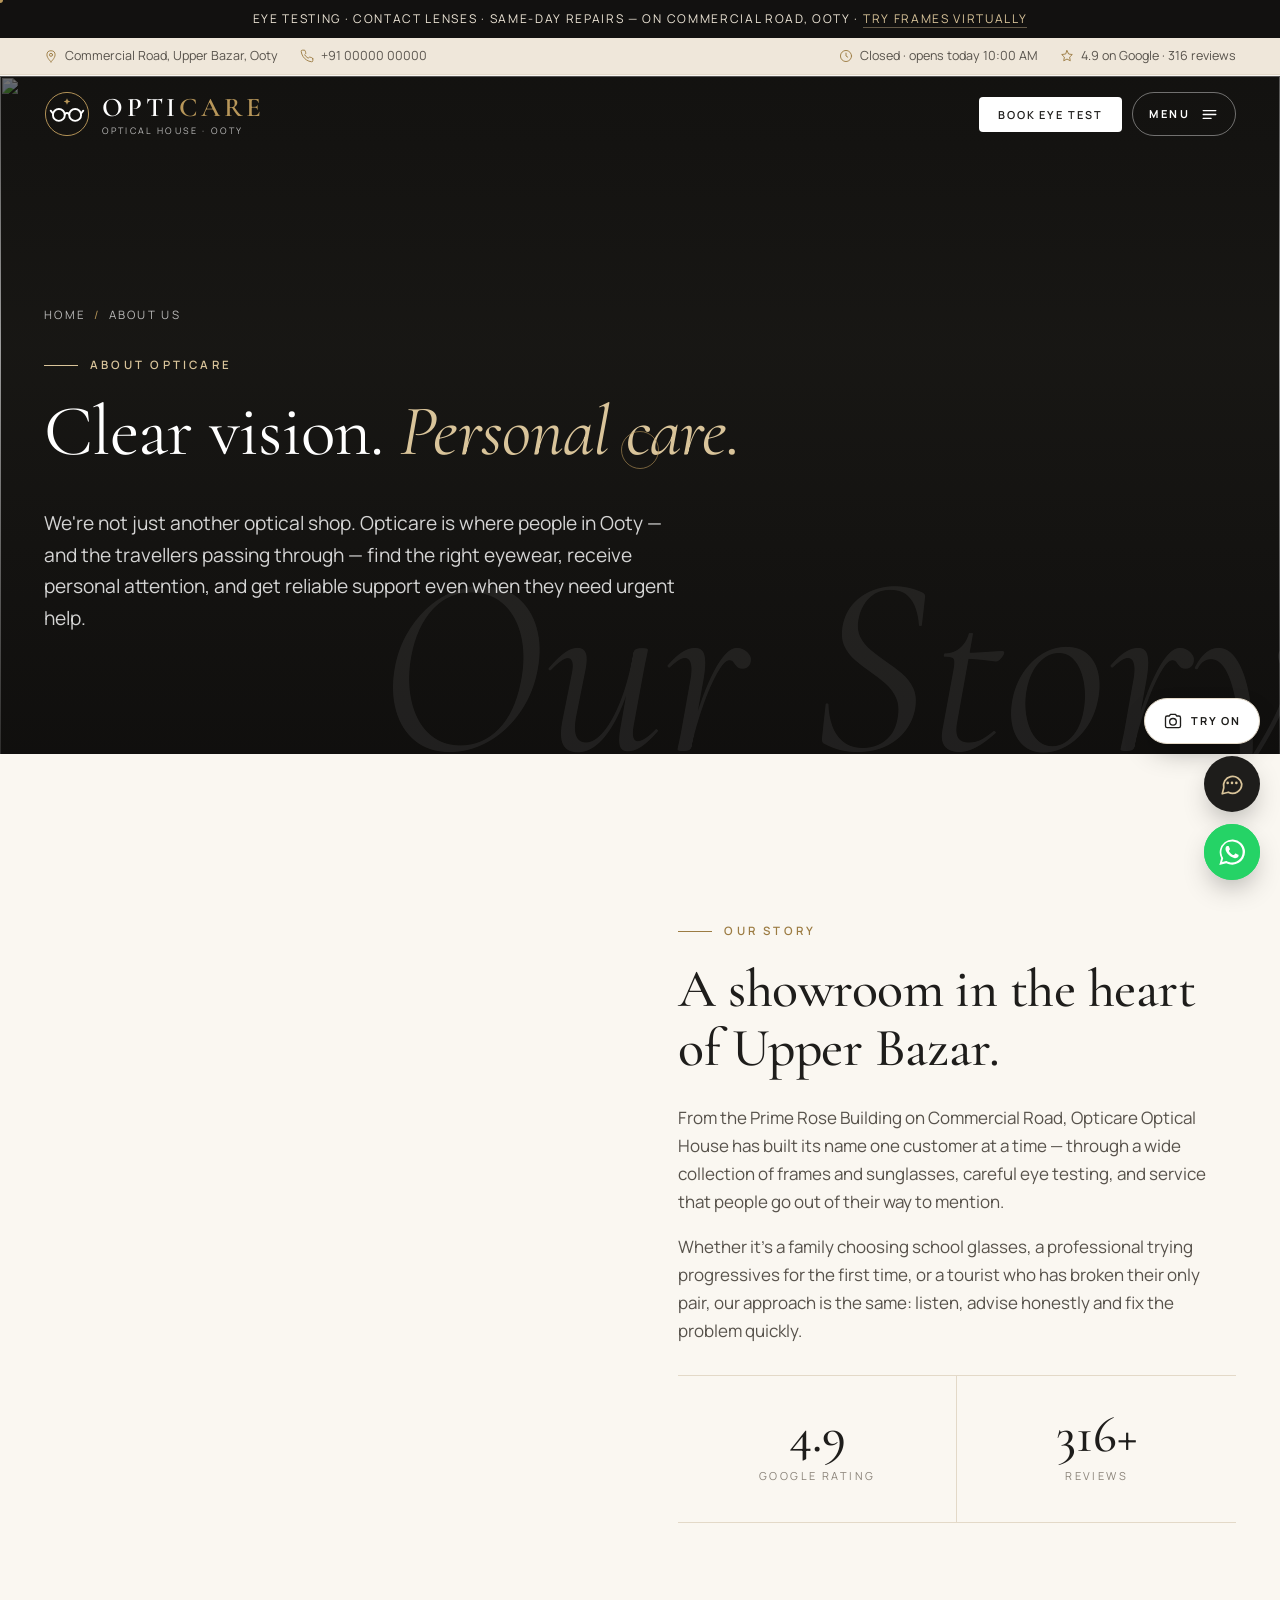
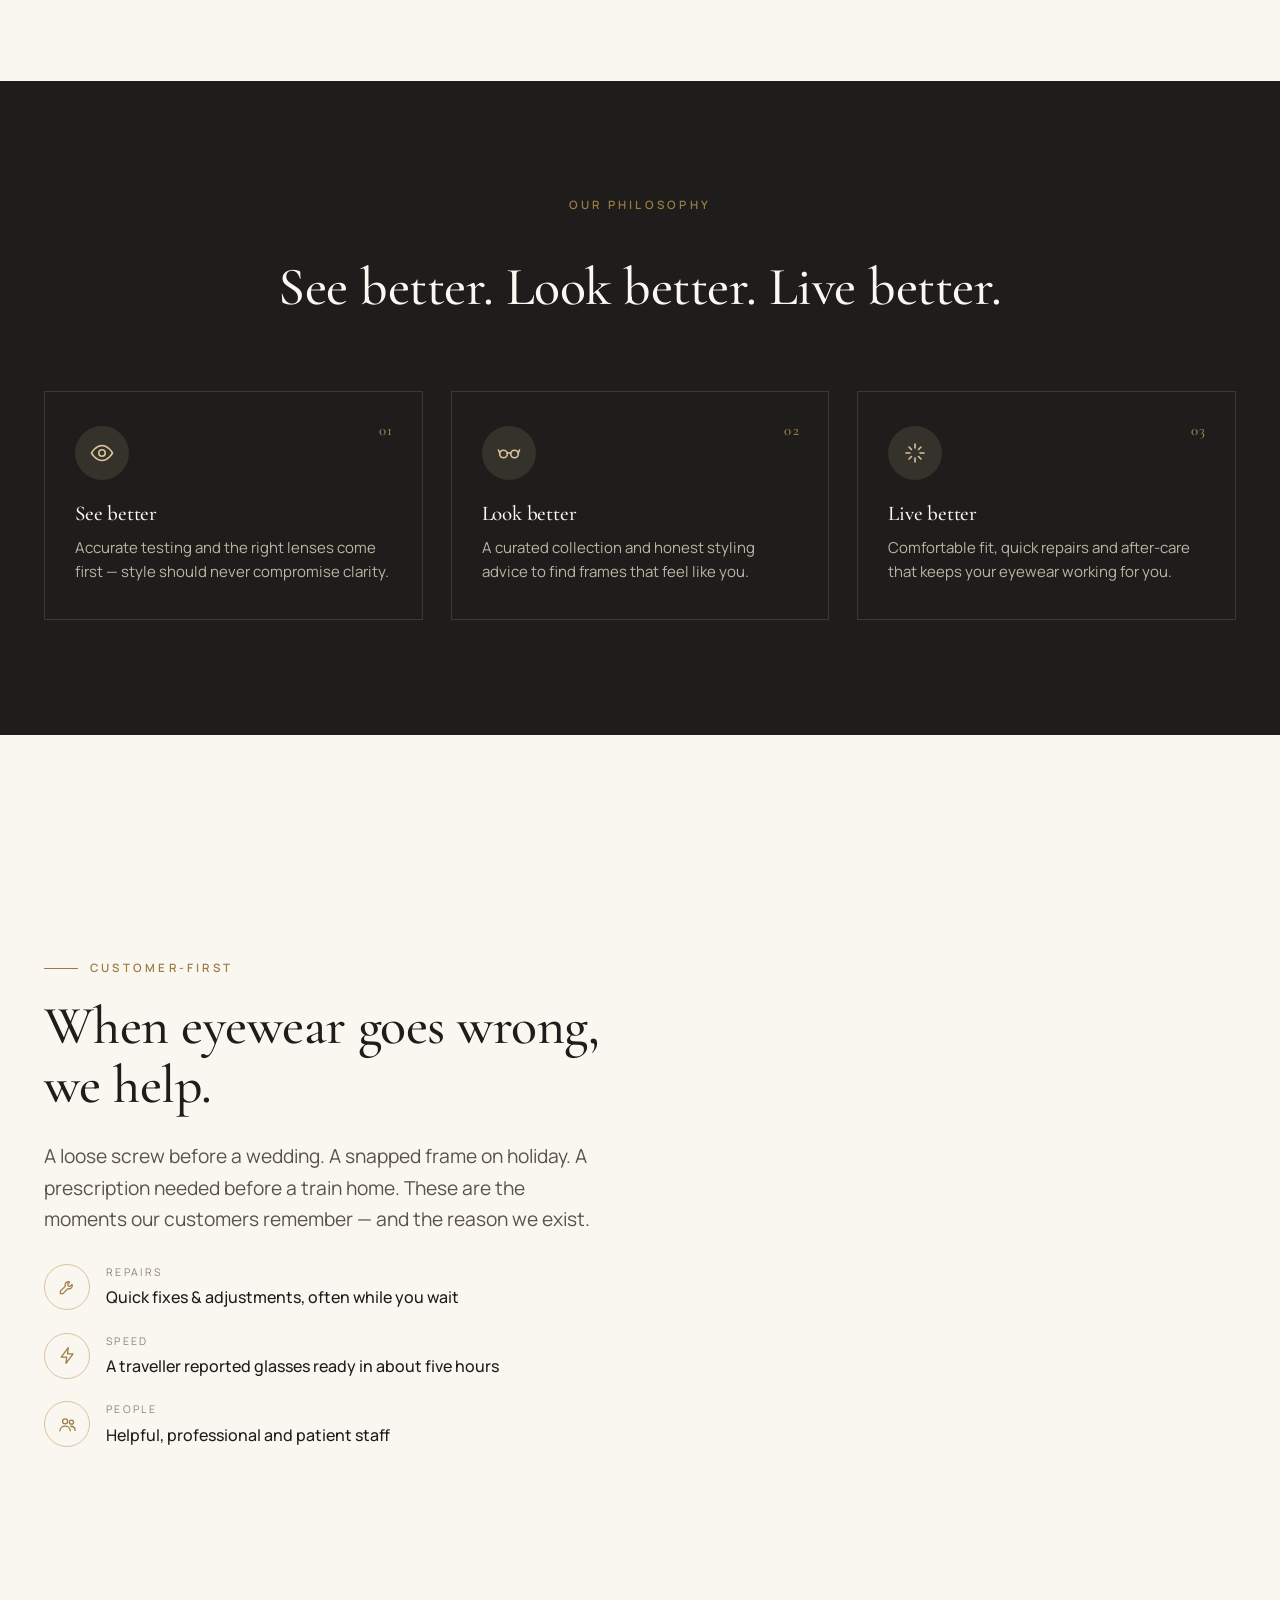
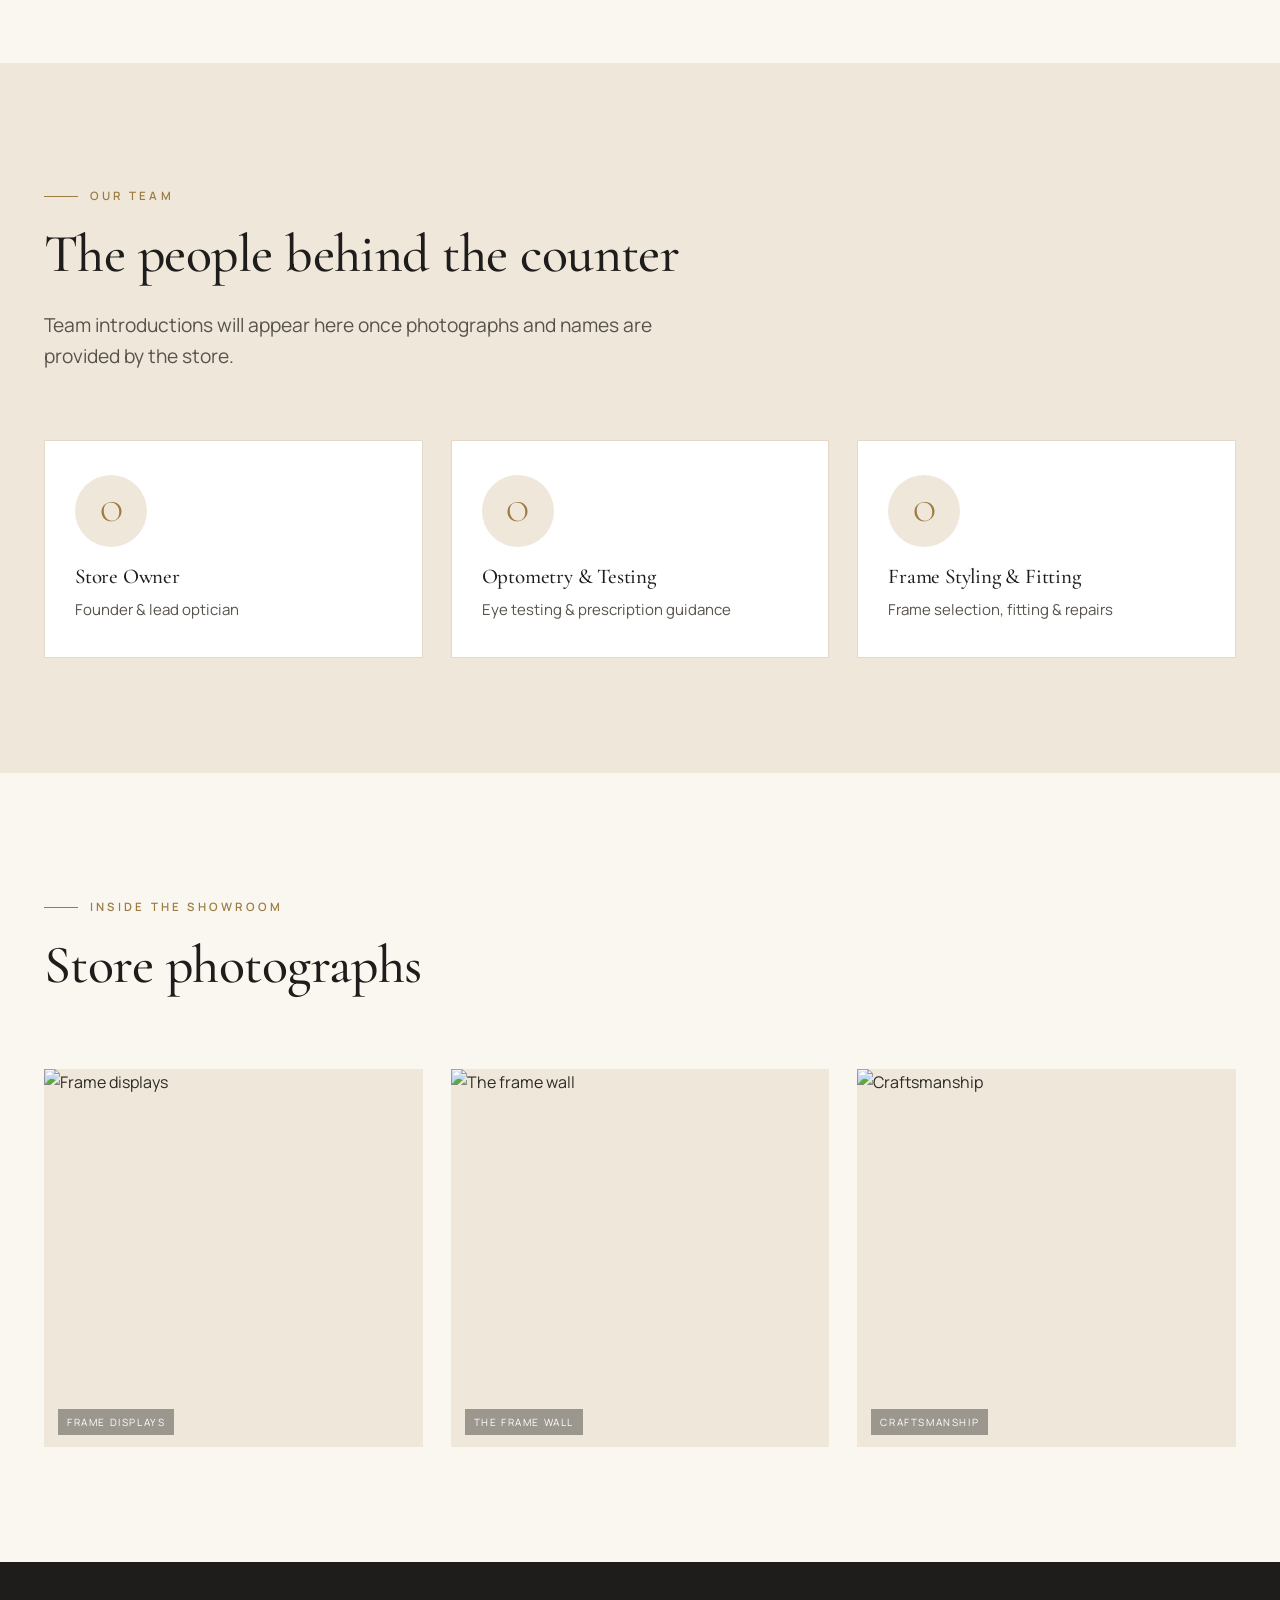
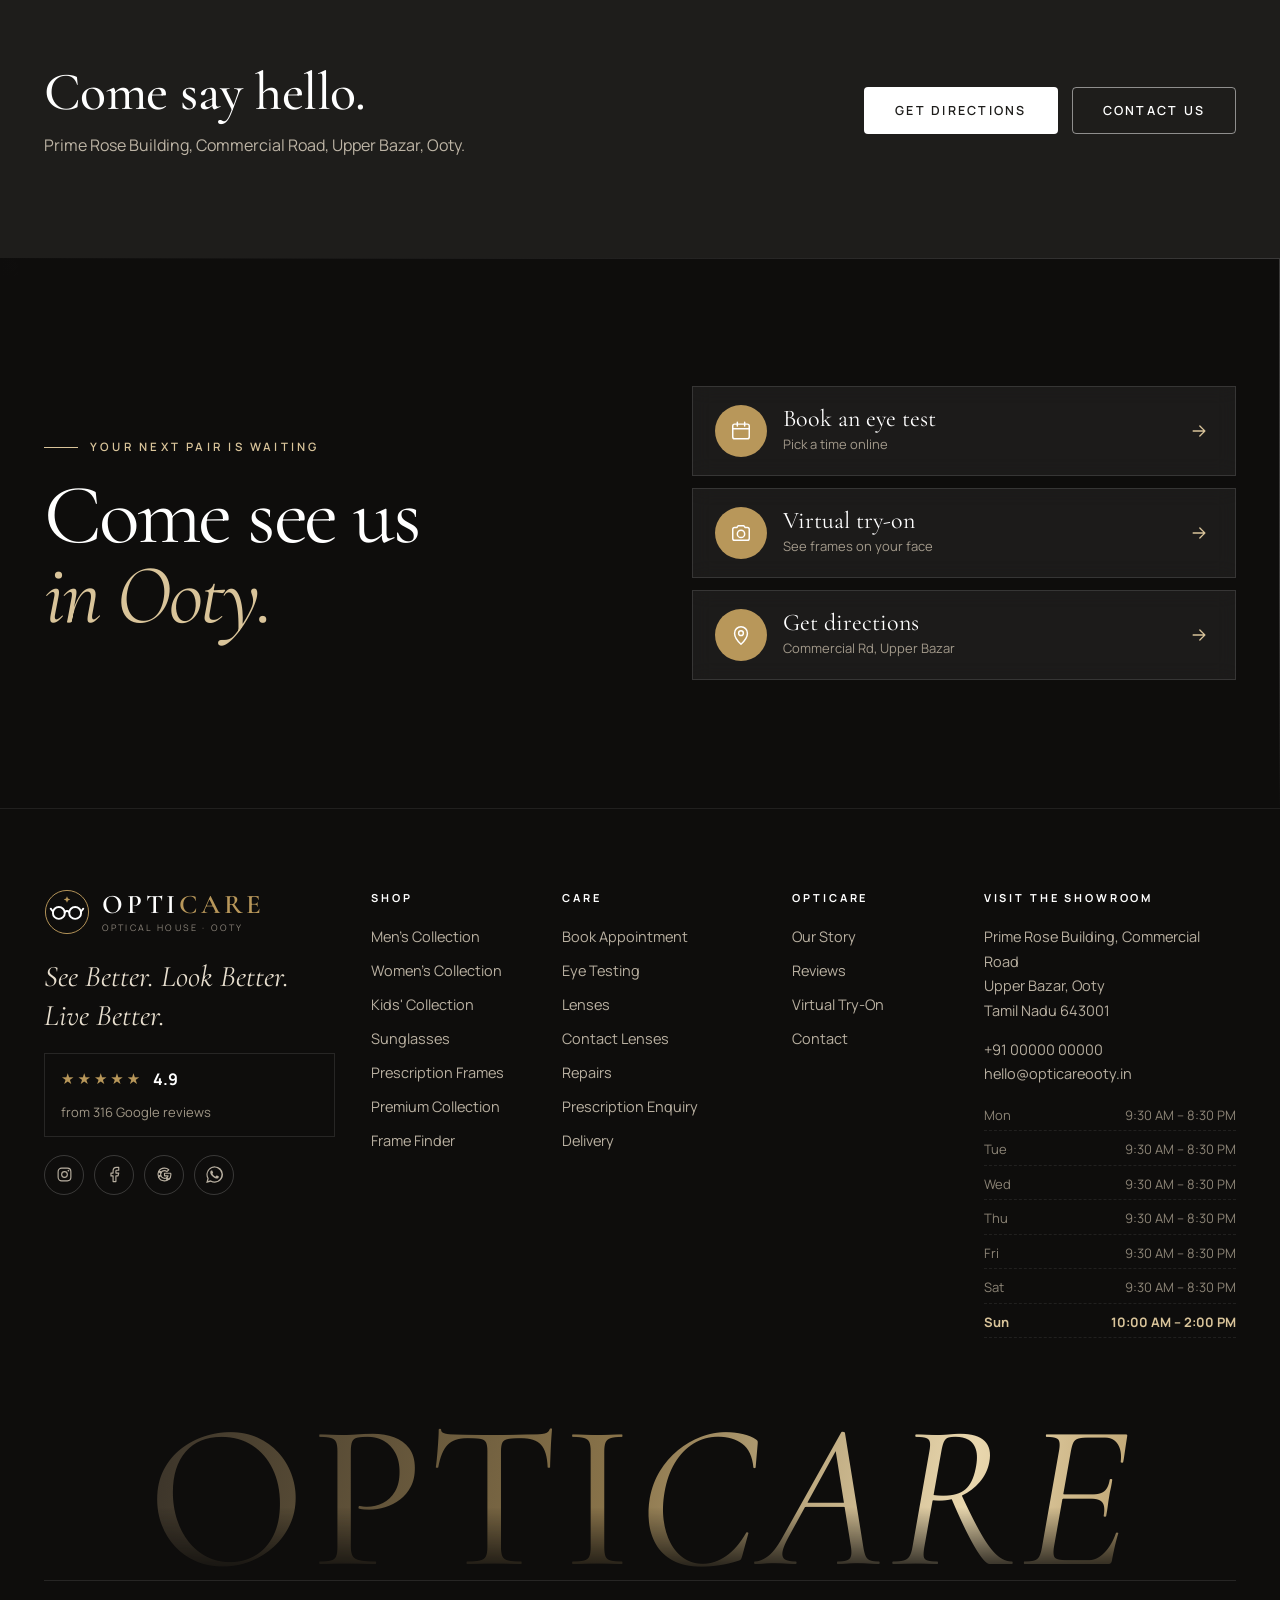
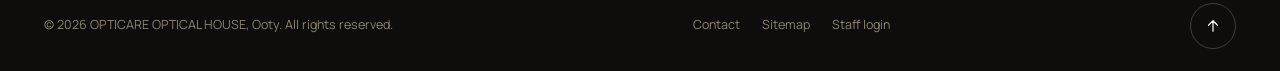
==== commit 5895b39a: "Improve mobile layout: move Try on/Enquire off frame photos - Product cards: on touch and small scre" ====
--- a/about.html
+++ b/about.html
@@ -11,8 +11,8 @@
 <link rel="icon" href="assets/img/favicon.svg" type="image/svg+xml">
 <link rel="preconnect" href="https://fonts.googleapis.com"><link rel="preconnect" href="https://fonts.gstatic.com" crossorigin>
 <link href="https://fonts.googleapis.com/css2?family=Cormorant+Garamond:ital,wght@0,400;0,500;0,600;1,400;1,500&family=Manrope:wght@400;500;600;700&display=swap" rel="stylesheet">
-<link rel="stylesheet" href="assets/css/style.css">
-<link rel="stylesheet" href="assets/css/luxe.css">
+<link rel="stylesheet" href="assets/css/style.css?v=3">
+<link rel="stylesheet" href="assets/css/luxe.css?v=3">
 </head>
 <body data-page="about">
 <div id="chrome-top"></div>
@@ -97,9 +97,9 @@
   <section class="cta-band"><div class="container"><div><h2>Come say hello.</h2><p>Prime Rose Building, Commercial Road, Upper Bazar, Ooty.</p></div><div class="btn-row"><a class="btn btn-light" data-dir>Get Directions</a><a class="btn btn-ghost-light" href="contact.html">Contact Us</a></div></div></section>
 </main>
 <div id="chrome-bottom"></div>
-<script src="assets/js/data.js"></script>
-<script src="assets/js/frames.js"></script>
-<script src="assets/js/layout.js"></script>
-<script src="assets/js/pages.js"></script>
+<script src="assets/js/data.js?v=3"></script>
+<script src="assets/js/frames.js?v=3"></script>
+<script src="assets/js/layout.js?v=3"></script>
+<script src="assets/js/pages.js?v=3"></script>
 </body>
 </html>
--- a/assets/css/luxe.css
+++ b/assets/css/luxe.css
@@ -124,7 +124,17 @@
 .p-swatches { display: flex; gap: 6px; margin-top: 2px; }
 .product-card .p-foot { padding-top: 10px; }
 .product-card .p-actions { display: none; }
-@media (hover: none) { .p-quick { transform: none; position: static; padding: 10px 0 0; } .product-card .p-media { overflow: hidden; } .p-quick a { background: var(--beige); } }
+/* Card actions below the photo (touch screens + small screens) — never over the frame */
+.p-cta { display: none; position: relative; z-index: 2; gap: 8px; margin-top: 14px; }
+.p-cta a { flex: 1; min-width: 0; min-height: 42px; display: inline-flex; align-items: center; justify-content: center; gap: 7px; padding: 10px 8px; border: 1px solid var(--line); background: #fff; color: var(--charcoal); font-size: 10.5px; letter-spacing: .12em; text-transform: uppercase; font-weight: 700; white-space: nowrap; transition: background .3s, color .3s, border-color .3s; }
+.p-cta a.wa { background: var(--wa); border-color: var(--wa); color: #0B3B1E; }
+.p-cta a:active { background: var(--charcoal); color: #fff; }
+.p-cta svg { width: 15px; height: 15px; flex: none; }
+@media (hover: none), (max-width: 900px) {
+  .p-quick { display: none; }
+  .p-cta { display: flex; }
+  .product-card:hover .p-media img.p-photo, .product-card:hover .p-media svg { transform: none; }
+}
 
 /* ---------- Rail (carousel) ---------- */
 .rail-wrap { position: relative; }
@@ -353,9 +363,28 @@
   .bento .b-women { order: 1; } .bento .b-men { order: 2; } .bento .b-sun { order: 3; } .bento .b-kids { order: 4; } .bento .b-rx { order: 5; grid-column: auto !important; grid-row: auto !important; } .bento .b-premium { order: 6; }
 }
 @media (max-width: 640px) {
-  .p-quick { gap: 6px; left: 8px; right: 8px; bottom: 8px; }
-  .p-quick a { padding: 10px 6px; font-size: 9.5px; letter-spacing: .1em; white-space: nowrap; }
-  .product-card .p-name { font-size: 22px; }
+  /* Two frames per row on phones */
+  #grid.g3, #related.g4 { grid-template-columns: repeat(2, minmax(0, 1fr)); gap: 22px 12px; }
+  .product-card .p-body { padding: 12px 0 4px; }
+  .product-card .p-cat { font-size: 9px; letter-spacing: .14em; overflow: hidden; text-overflow: ellipsis; white-space: nowrap; }
+  .product-card .p-name { font-size: 19px; margin: 3px 0 4px; }
+  .product-card .p-foot { flex-direction: column; align-items: flex-start; gap: 4px; padding-top: 6px; }
+  .product-card .p-meta { font-size: 12px; }
+  .product-card .p-price { font-size: 14px; }
+  .p-badge { top: 8px; left: 8px; font-size: 8.5px; padding: 4px 7px; letter-spacing: .12em; }
+  .shop-top { gap: 10px; }
+  .shop-top .search-box { width: 100%; }
+  .shop-top > div { width: 100%; }
+  .shop-top #count { white-space: nowrap; font-size: 13px !important; }
+  .shop-top select { margin-left: auto; min-width: 0; max-width: 46%; padding: 10px; font-size: 13px; }
+  .p-cta { flex-direction: column; gap: 6px; margin-top: 10px; }
+  .p-cta a { min-height: 38px; padding: 8px 6px; font-size: 10px; letter-spacing: .1em; }
+  .face-cards .p-cta { display: flex; }
+  /* Smaller floating buttons so they cover less content */
+  .fab { width: 50px; height: 50px; }
+  .fab svg { width: 23px; height: 23px; }
+  .fab-tryon { width: 42px; height: 42px; }
+  .fab-wrap { gap: 10px; }
 }
 
 /* ---------- Try-on: models + camera errors ---------- */
